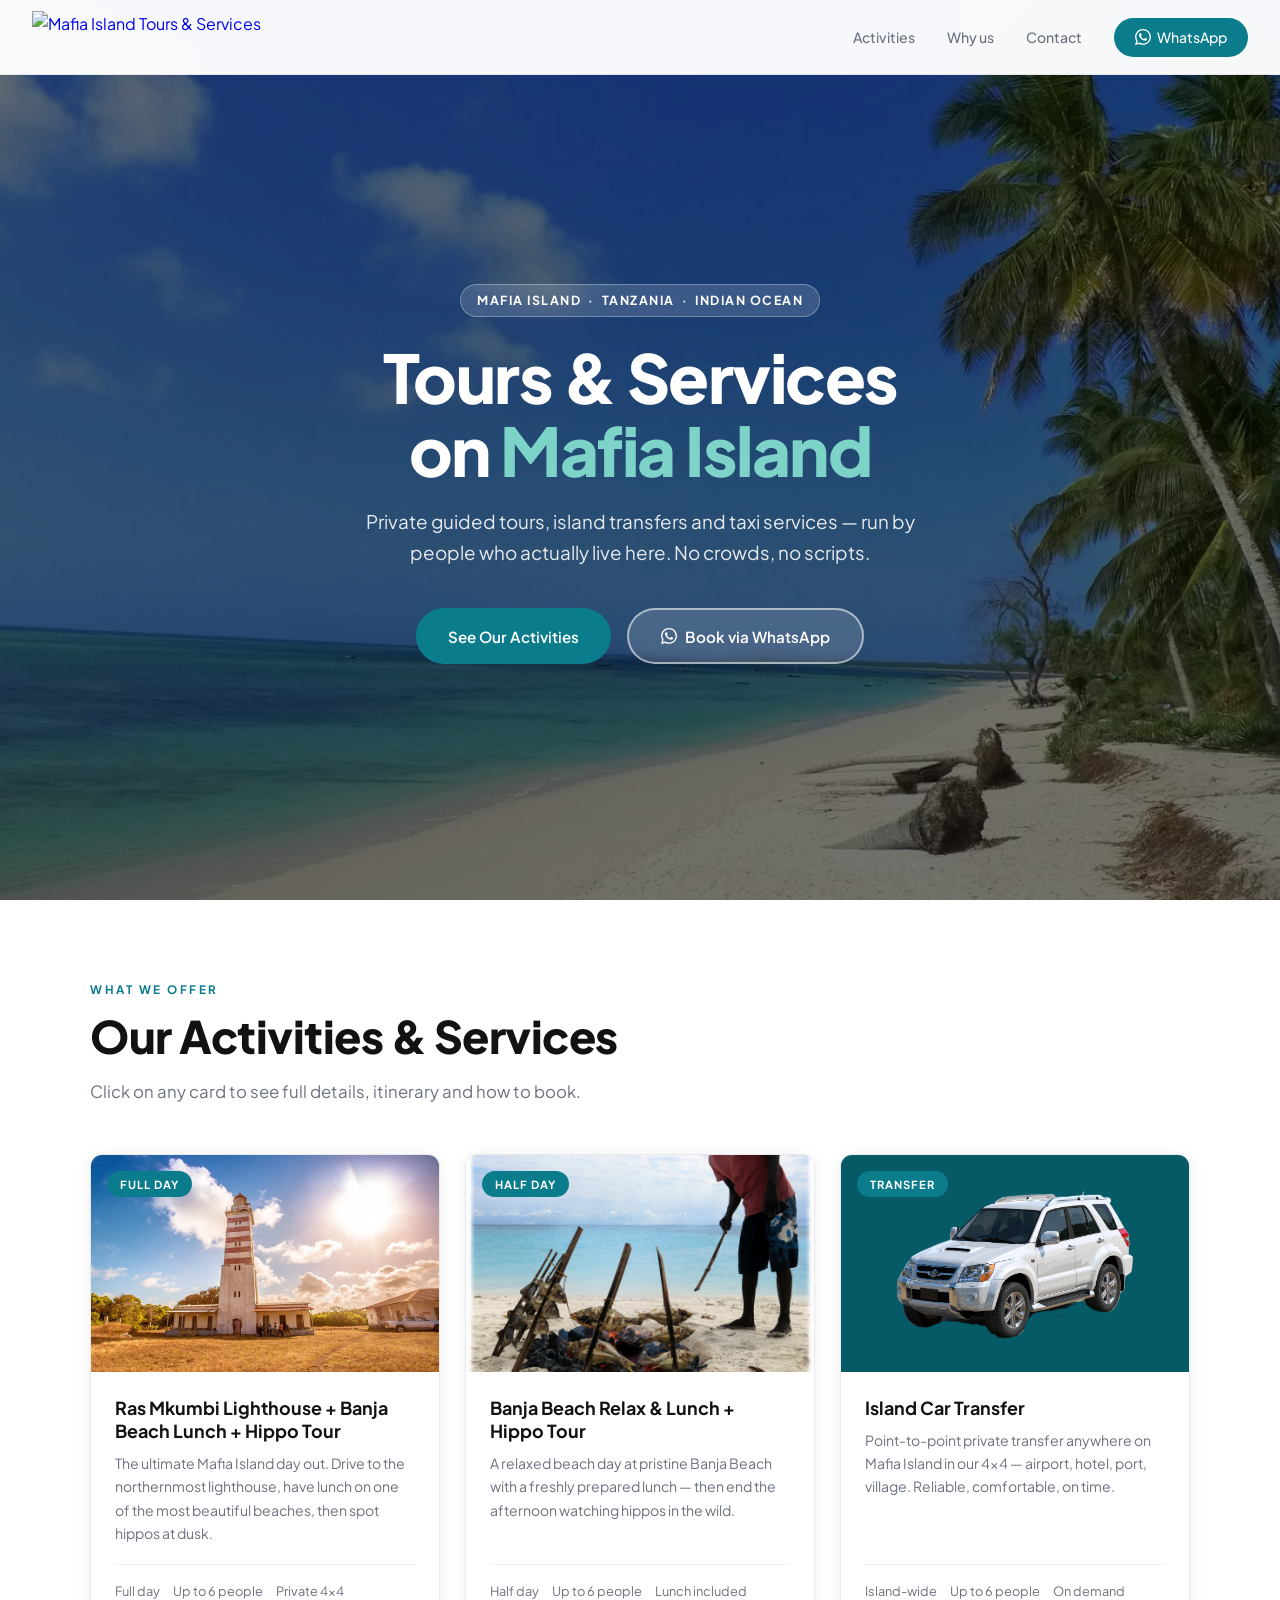
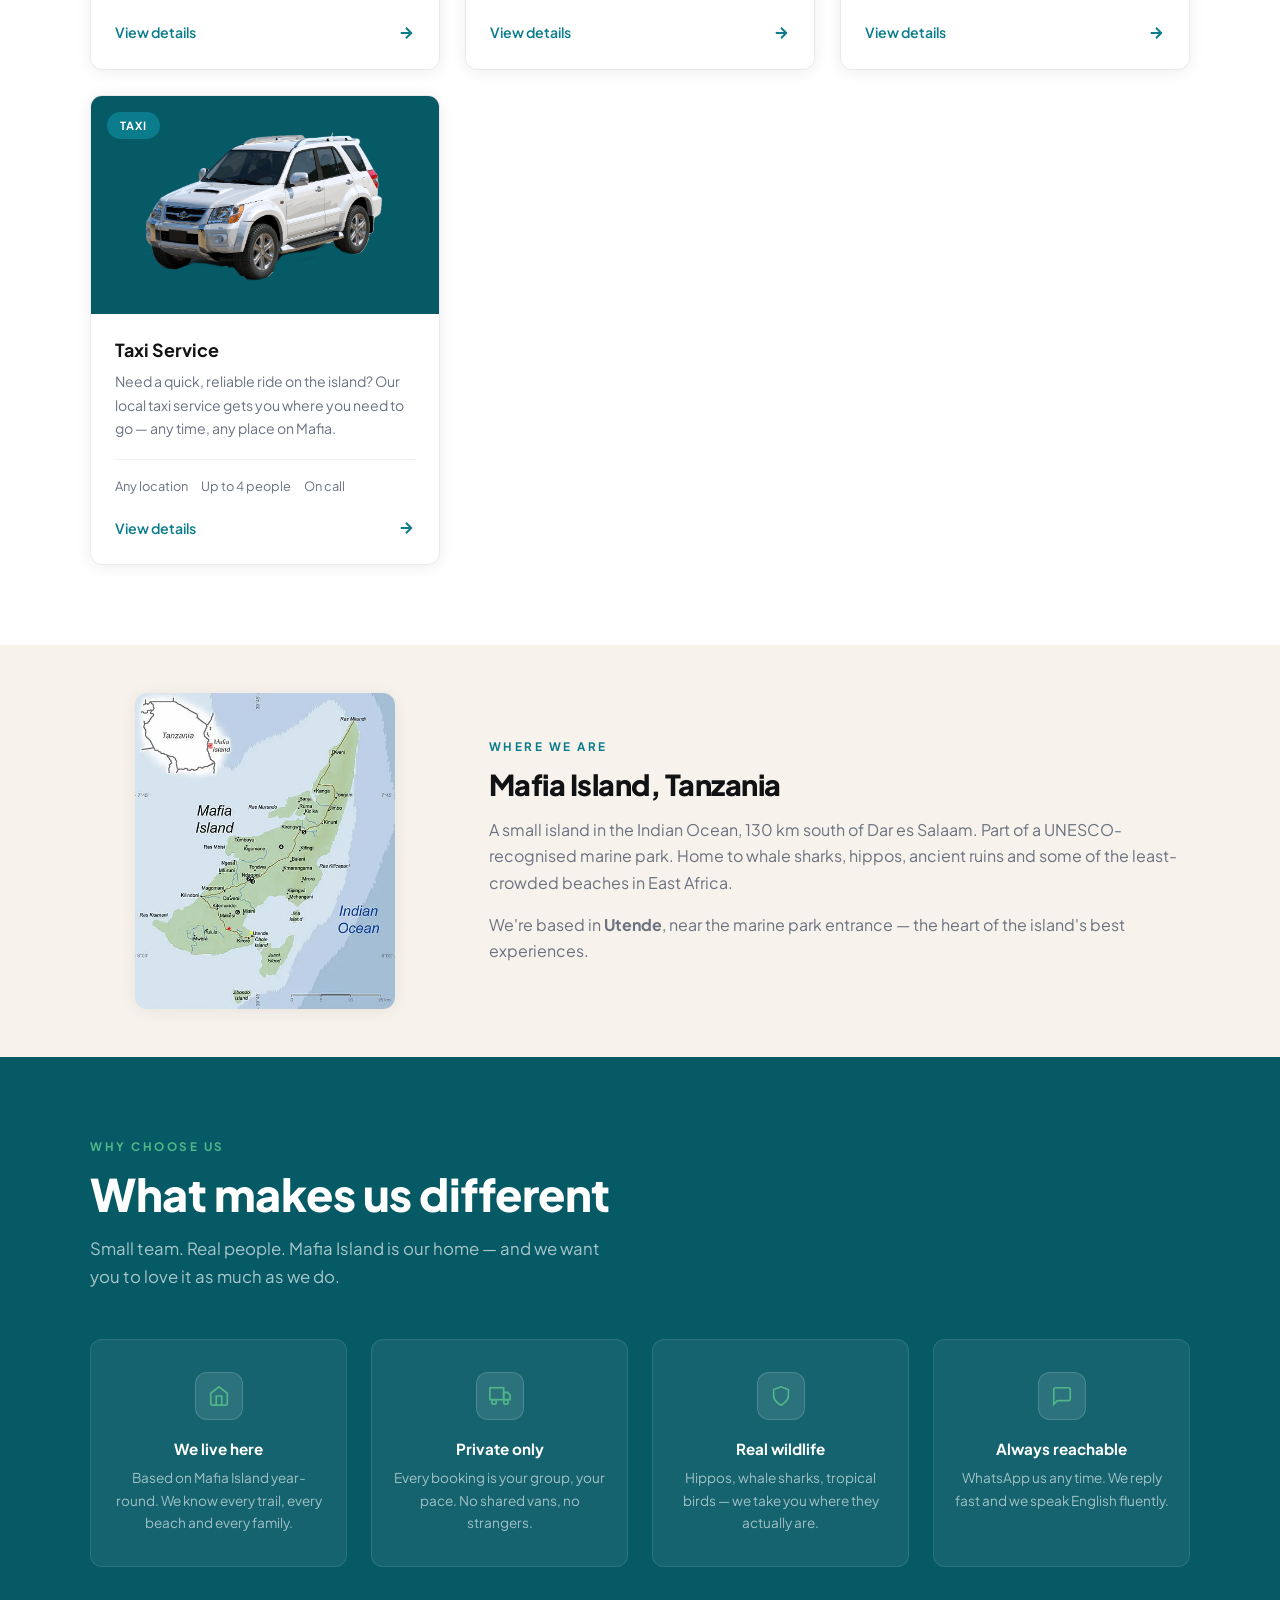
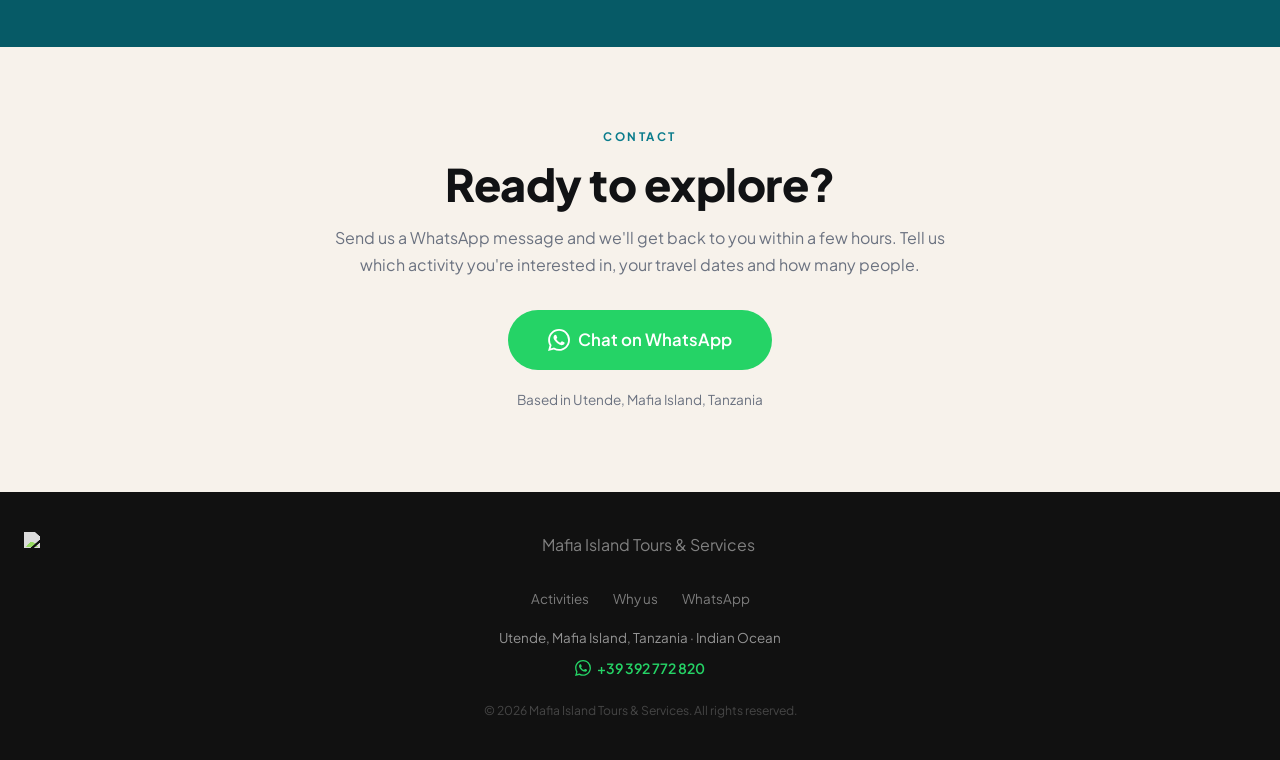
==== index.html @ 76e0947b "Initial site — Mafia Island Tours & Services" ====
<!DOCTYPE html>
<html lang="en">
<head>
  <meta charset="UTF-8"/>
  <meta name="viewport" content="width=device-width, initial-scale=1.0"/>
  <title>Mafia Island Tours & Services — Tanzania</title>
  <meta name="description" content="Authentic guided tours and transport services on Mafia Island, Tanzania. Lighthouse, beaches, hippos, island transfers and taxi service."/>
  <link rel="stylesheet" href="style.css"/>
</head>
<body>

  <!-- NAV -->
  <nav id="mainNav">
    <a href="index.html" class="nav-logo">
      <img src="logo.webp" alt="Mafia Island Tours & Services"/>
    </a>
    <ul class="nav-links" id="navLinks">
      <li><a href="#activities">Activities</a></li>
      <li><a href="#why">Why us</a></li>
      <li><a href="#contact">Contact</a></li>
      <li>
        <a href="https://wa.me/39392772820" target="_blank" class="cta">
          <svg width="16" height="16" viewBox="0 0 24 24" fill="currentColor"><path d="M17.472 14.382c-.297-.149-1.758-.867-2.03-.967-.273-.099-.471-.148-.67.15-.197.297-.767.966-.94 1.164-.173.199-.347.223-.644.075-.297-.15-1.255-.463-2.39-1.475-.883-.788-1.48-1.761-1.653-2.059-.173-.297-.018-.458.13-.606.134-.133.298-.347.446-.52.149-.174.198-.298.298-.497.099-.198.05-.371-.025-.52-.075-.149-.669-1.612-.916-2.207-.242-.579-.487-.5-.669-.51-.173-.008-.371-.01-.57-.01-.198 0-.52.074-.792.372-.272.297-1.04 1.016-1.04 2.479 0 1.462 1.065 2.875 1.213 3.074.149.198 2.096 3.2 5.077 4.487.709.306 1.262.489 1.694.625.712.227 1.36.195 1.871.118.571-.085 1.758-.719 2.006-1.413.248-.694.248-1.289.173-1.413-.074-.124-.272-.198-.57-.347m-5.421 7.403h-.004a9.87 9.87 0 01-5.031-1.378l-.361-.214-3.741.982.998-3.648-.235-.374a9.86 9.86 0 01-1.51-5.26c.001-5.45 4.436-9.884 9.888-9.884 2.64 0 5.122 1.03 6.988 2.898a9.825 9.825 0 012.893 6.994c-.003 5.45-4.437 9.884-9.885 9.884m8.413-18.297A11.815 11.815 0 0012.05 0C5.495 0 .16 5.335.157 11.892c0 2.096.547 4.142 1.588 5.945L.057 24l6.305-1.654a11.882 11.882 0 005.683 1.448h.005c6.554 0 11.89-5.335 11.893-11.893a11.821 11.821 0 00-3.48-8.413z"/></svg>
          WhatsApp
        </a>
      </li>
    </ul>
    <button class="hamburger" id="hamburger" aria-label="Menu">
      <span></span><span></span><span></span>
    </button>
  </nav>

  <!-- HERO -->
  <section class="hero">
    <div class="hero-bg" style="background-image: url('images/banja-beach.webp');"></div>
    <div class="hero-content">
      <div class="hero-badge">Mafia Island &nbsp;·&nbsp; Tanzania &nbsp;·&nbsp; Indian Ocean</div>
      <h1>Tours & Services<br/>on <em>Mafia Island</em></h1>
      <p>Private guided tours, island transfers and taxi services — run by people who actually live here. No crowds, no scripts.</p>
      <div class="hero-buttons">
        <a href="#activities" class="btn btn-primary">See Our Activities</a>
        <a href="https://wa.me/39392772820" target="_blank" class="btn btn-outline-white">
          <svg width="16" height="16" viewBox="0 0 24 24" fill="currentColor"><path d="M17.472 14.382c-.297-.149-1.758-.867-2.03-.967-.273-.099-.471-.148-.67.15-.197.297-.767.966-.94 1.164-.173.199-.347.223-.644.075-.297-.15-1.255-.463-2.39-1.475-.883-.788-1.48-1.761-1.653-2.059-.173-.297-.018-.458.13-.606.134-.133.298-.347.446-.52.149-.174.198-.298.298-.497.099-.198.05-.371-.025-.52-.075-.149-.669-1.612-.916-2.207-.242-.579-.487-.5-.669-.51-.173-.008-.371-.01-.57-.01-.198 0-.52.074-.792.372-.272.297-1.04 1.016-1.04 2.479 0 1.462 1.065 2.875 1.213 3.074.149.198 2.096 3.2 5.077 4.487.709.306 1.262.489 1.694.625.712.227 1.36.195 1.871.118.571-.085 1.758-.719 2.006-1.413.248-.694.248-1.289.173-1.413-.074-.124-.272-.198-.57-.347m-5.421 7.403h-.004a9.87 9.87 0 01-5.031-1.378l-.361-.214-3.741.982.998-3.648-.235-.374a9.86 9.86 0 01-1.51-5.26c.001-5.45 4.436-9.884 9.888-9.884 2.64 0 5.122 1.03 6.988 2.898a9.825 9.825 0 012.893 6.994c-.003 5.45-4.437 9.884-9.885 9.884m8.413-18.297A11.815 11.815 0 0012.05 0C5.495 0 .16 5.335.157 11.892c0 2.096.547 4.142 1.588 5.945L.057 24l6.305-1.654a11.882 11.882 0 005.683 1.448h.005c6.554 0 11.89-5.335 11.893-11.893a11.821 11.821 0 00-3.48-8.413z"/></svg>
          Book via WhatsApp
        </a>
      </div>
    </div>
  </section>

  <!-- ACTIVITIES -->
  <section id="activities">
    <div class="container">
      <p class="section-label">What we offer</p>
      <h2 class="section-title">Our Activities & Services</h2>
      <p class="section-sub">Click on any card to see full details, itinerary and how to book.</p>

      <div class="activities-grid">

        <!-- Card 1 -->
        <a href="ras-mkumbi.html" class="activity-card">
          <div class="card-img">
            <img src="images/lighthouse-hero.webp" alt="Ras Mkumbi Lighthouse" loading="lazy"/>
            <span class="card-tag">Full Day</span>
          </div>
          <div class="card-body">
            <h3>Ras Mkumbi Lighthouse + Banja Beach Lunch + Hippo Tour</h3>
            <p>The ultimate Mafia Island day out. Drive to the northernmost lighthouse, have lunch on one of the most beautiful beaches, then spot hippos at dusk.</p>
            <div class="card-meta">
              <span>Full day</span>
              <span>Up to 6 people</span>
              <span>Private 4×4</span>
            </div>
            <div class="card-cta">
              <span>View details</span>
              <svg width="18" height="18" viewBox="0 0 24 24" fill="none" stroke="currentColor" stroke-width="2.5"><line x1="5" y1="12" x2="19" y2="12"/><polyline points="12 5 19 12 12 19"/></svg>
            </div>
          </div>
        </a>

        <!-- Card 2 -->
        <a href="banja-beach.html" class="activity-card">
          <div class="card-img">
            <img src="images/beach-lunch-man.webp" alt="Banja Beach Lunch" loading="lazy"/>
            <span class="card-tag">Half Day</span>
          </div>
          <div class="card-body">
            <h3>Banja Beach Relax & Lunch + Hippo Tour</h3>
            <p>A relaxed beach day at pristine Banja Beach with a freshly prepared lunch — then end the afternoon watching hippos in the wild.</p>
            <div class="card-meta">
              <span>Half day</span>
              <span>Up to 6 people</span>
              <span>Lunch included</span>
            </div>
            <div class="card-cta">
              <span>View details</span>
              <svg width="18" height="18" viewBox="0 0 24 24" fill="none" stroke="currentColor" stroke-width="2.5"><line x1="5" y1="12" x2="19" y2="12"/><polyline points="12 5 19 12 12 19"/></svg>
            </div>
          </div>
        </a>

        <!-- Card 3 -->
        <a href="island-transfer.html" class="activity-card">
          <div class="card-img" style="background: var(--ocean-dark);">
            <img src="images/car.webp" alt="Island Car Transfer" loading="lazy" style="object-fit:contain; padding:1rem;"/>
            <span class="card-tag">Transfer</span>
          </div>
          <div class="card-body">
            <h3>Island Car Transfer</h3>
            <p>Point-to-point private transfer anywhere on Mafia Island in our 4×4 — airport, hotel, port, village. Reliable, comfortable, on time.</p>
            <div class="card-meta">
              <span>Island-wide</span>
              <span>Up to 6 people</span>
              <span>On demand</span>
            </div>
            <div class="card-cta">
              <span>View details</span>
              <svg width="18" height="18" viewBox="0 0 24 24" fill="none" stroke="currentColor" stroke-width="2.5"><line x1="5" y1="12" x2="19" y2="12"/><polyline points="12 5 19 12 12 19"/></svg>
            </div>
          </div>
        </a>

        <!-- Card 4 -->
        <a href="taxi-service.html" class="activity-card">
          <div class="card-img" style="background: var(--ocean-dark);">
            <img src="images/car.webp" alt="Taxi Service" loading="lazy" style="object-fit:contain; padding:1rem;"/>
            <span class="card-tag">Taxi</span>
          </div>
          <div class="card-body">
            <h3>Taxi Service</h3>
            <p>Need a quick, reliable ride on the island? Our local taxi service gets you where you need to go — any time, any place on Mafia.</p>
            <div class="card-meta">
              <span>Any location</span>
              <span>Up to 4 people</span>
              <span>On call</span>
            </div>
            <div class="card-cta">
              <span>View details</span>
              <svg width="18" height="18" viewBox="0 0 24 24" fill="none" stroke="currentColor" stroke-width="2.5"><line x1="5" y1="12" x2="19" y2="12"/><polyline points="12 5 19 12 12 19"/></svg>
            </div>
          </div>
        </a>

      </div>
    </div>
  </section>

  <!-- MAP STRIP -->
  <section style="background: var(--sand); padding: 3rem 1.5rem;">
    <div class="container" style="display:grid; grid-template-columns:1fr 2fr; gap:3rem; align-items:center;">
      <div>
        <img src="images/mafia-map.webp" alt="Map of Mafia Island" style="width:100%; max-width:260px; display:block; margin:0 auto; border-radius:var(--radius); box-shadow:var(--shadow);"/>
      </div>
      <div>
        <p class="section-label">Where we are</p>
        <h2 class="section-title" style="font-size:1.8rem;">Mafia Island, Tanzania</h2>
        <p style="color:var(--muted); margin-bottom:1rem;">A small island in the Indian Ocean, 130 km south of Dar es Salaam. Part of a UNESCO-recognised marine park. Home to whale sharks, hippos, ancient ruins and some of the least-crowded beaches in East Africa.</p>
        <p style="color:var(--muted);">We're based in <strong>Utende</strong>, near the marine park entrance — the heart of the island's best experiences.</p>
      </div>
    </div>
  </section>

  <!-- WHY US -->
  <section class="why" id="why">
    <div class="container">
      <p class="section-label">Why choose us</p>
      <h2 class="section-title">What makes us different</h2>
      <p class="section-sub">Small team. Real people. Mafia Island is our home — and we want you to love it as much as we do.</p>
      <div class="why-grid">
        <div class="why-item">
          <div class="why-icon">
            <svg viewBox="0 0 24 24"><path d="M3 9l9-7 9 7v11a2 2 0 0 1-2 2H5a2 2 0 0 1-2-2z"/><polyline points="9 22 9 12 15 12 15 22"/></svg>
          </div>
          <h3>We live here</h3>
          <p>Based on Mafia Island year-round. We know every trail, every beach and every family.</p>
        </div>
        <div class="why-item">
          <div class="why-icon">
            <svg viewBox="0 0 24 24"><rect x="1" y="3" width="15" height="13"/><polygon points="16 8 20 8 23 11 23 16 16 16 16 8"/><circle cx="5.5" cy="18.5" r="2.5"/><circle cx="18.5" cy="18.5" r="2.5"/></svg>
          </div>
          <h3>Private only</h3>
          <p>Every booking is your group, your pace. No shared vans, no strangers.</p>
        </div>
        <div class="why-item">
          <div class="why-icon">
            <svg viewBox="0 0 24 24"><path d="M12 22s8-4 8-10V5l-8-3-8 3v7c0 6 8 10 8 10z"/></svg>
          </div>
          <h3>Real wildlife</h3>
          <p>Hippos, whale sharks, tropical birds — we take you where they actually are.</p>
        </div>
        <div class="why-item">
          <div class="why-icon">
            <svg viewBox="0 0 24 24"><path d="M21 15a2 2 0 0 1-2 2H7l-4 4V5a2 2 0 0 1 2-2h14a2 2 0 0 1 2 2z"/></svg>
          </div>
          <h3>Always reachable</h3>
          <p>WhatsApp us any time. We reply fast and we speak English fluently.</p>
        </div>
      </div>
    </div>
  </section>

  <!-- CONTACT -->
  <section id="contact" style="background: var(--sand);">
    <div class="container" style="text-align:center; max-width:620px;">
      <p class="section-label">Contact</p>
      <h2 class="section-title">Ready to explore?</h2>
      <p style="color:var(--muted); margin-bottom:2rem;">Send us a WhatsApp message and we'll get back to you within a few hours. Tell us which activity you're interested in, your travel dates and how many people.</p>
      <a href="https://wa.me/39392772820" target="_blank" class="btn btn-whatsapp" style="font-size:1.05rem; padding:1rem 2.5rem;">
        <svg width="22" height="22" viewBox="0 0 24 24" fill="currentColor"><path d="M17.472 14.382c-.297-.149-1.758-.867-2.03-.967-.273-.099-.471-.148-.67.15-.197.297-.767.966-.94 1.164-.173.199-.347.223-.644.075-.297-.15-1.255-.463-2.39-1.475-.883-.788-1.48-1.761-1.653-2.059-.173-.297-.018-.458.13-.606.134-.133.298-.347.446-.52.149-.174.198-.298.298-.497.099-.198.05-.371-.025-.52-.075-.149-.669-1.612-.916-2.207-.242-.579-.487-.5-.669-.51-.173-.008-.371-.01-.57-.01-.198 0-.52.074-.792.372-.272.297-1.04 1.016-1.04 2.479 0 1.462 1.065 2.875 1.213 3.074.149.198 2.096 3.2 5.077 4.487.709.306 1.262.489 1.694.625.712.227 1.36.195 1.871.118.571-.085 1.758-.719 2.006-1.413.248-.694.248-1.289.173-1.413-.074-.124-.272-.198-.57-.347m-5.421 7.403h-.004a9.87 9.87 0 01-5.031-1.378l-.361-.214-3.741.982.998-3.648-.235-.374a9.86 9.86 0 01-1.51-5.26c.001-5.45 4.436-9.884 9.888-9.884 2.64 0 5.122 1.03 6.988 2.898a9.825 9.825 0 012.893 6.994c-.003 5.45-4.437 9.884-9.885 9.884m8.413-18.297A11.815 11.815 0 0012.05 0C5.495 0 .16 5.335.157 11.892c0 2.096.547 4.142 1.588 5.945L.057 24l6.305-1.654a11.882 11.882 0 005.683 1.448h.005c6.554 0 11.89-5.335 11.893-11.893a11.821 11.821 0 00-3.48-8.413z"/></svg>
        Chat on WhatsApp
      </a>
      <p style="margin-top:1.2rem; font-size:0.85rem; color:var(--muted);">Based in Utende, Mafia Island, Tanzania</p>
    </div>
  </section>

  <!-- FOOTER -->
  <footer>
    <img src="logo.webp" alt="Mafia Island Tours & Services" class="footer-logo"/>
    <div class="footer-links">
      <a href="#activities">Activities</a>
      <a href="#why">Why us</a>
      <a href="https://wa.me/39392772820" target="_blank">WhatsApp</a>
    </div>
    <p>Utende, Mafia Island, Tanzania · Indian Ocean</p>
    <a href="https://wa.me/39392772820" target="_blank" class="footer-wa">
      <svg width="16" height="16" viewBox="0 0 24 24" fill="currentColor"><path d="M17.472 14.382c-.297-.149-1.758-.867-2.03-.967-.273-.099-.471-.148-.67.15-.197.297-.767.966-.94 1.164-.173.199-.347.223-.644.075-.297-.15-1.255-.463-2.39-1.475-.883-.788-1.48-1.761-1.653-2.059-.173-.297-.018-.458.13-.606.134-.133.298-.347.446-.52.149-.174.198-.298.298-.497.099-.198.05-.371-.025-.52-.075-.149-.669-1.612-.916-2.207-.242-.579-.487-.5-.669-.51-.173-.008-.371-.01-.57-.01-.198 0-.52.074-.792.372-.272.297-1.04 1.016-1.04 2.479 0 1.462 1.065 2.875 1.213 3.074.149.198 2.096 3.2 5.077 4.487.709.306 1.262.489 1.694.625.712.227 1.36.195 1.871.118.571-.085 1.758-.719 2.006-1.413.248-.694.248-1.289.173-1.413-.074-.124-.272-.198-.57-.347m-5.421 7.403h-.004a9.87 9.87 0 01-5.031-1.378l-.361-.214-3.741.982.998-3.648-.235-.374a9.86 9.86 0 01-1.51-5.26c.001-5.45 4.436-9.884 9.888-9.884 2.64 0 5.122 1.03 6.988 2.898a9.825 9.825 0 012.893 6.994c-.003 5.45-4.437 9.884-9.885 9.884m8.413-18.297A11.815 11.815 0 0012.05 0C5.495 0 .16 5.335.157 11.892c0 2.096.547 4.142 1.588 5.945L.057 24l6.305-1.654a11.882 11.882 0 005.683 1.448h.005c6.554 0 11.89-5.335 11.893-11.893a11.821 11.821 0 00-3.48-8.413z"/></svg>
      +39 392 772 820
    </a>
    <p style="margin-top:1rem; font-size:0.76rem; opacity:0.4;">© 2026 Mafia Island Tours & Services. All rights reserved.</p>
  </footer>

  <script>
    // Nav scroll shadow
    window.addEventListener('scroll', () => {
      document.getElementById('mainNav').classList.toggle('scrolled', window.scrollY > 10);
    });
    // Hamburger
    document.getElementById('hamburger').addEventListener('click', () => {
      document.getElementById('navLinks').classList.toggle('open');
    });
    document.querySelectorAll('.nav-links a').forEach(a => {
      a.addEventListener('click', () => document.getElementById('navLinks').classList.remove('open'));
    });
  </script>
</body>
</html>
---- style.css ----
/* ===========================
   Mafia Island Tours & Services
   Shared Stylesheet — v2 (Neometric / clean)
   =========================== */

@import url('https://fonts.googleapis.com/css2?family=Plus+Jakarta+Sans:ital,wght@0,300;0,400;0,500;0,600;0,700;0,800;1,400&display=swap');

*, *::before, *::after { box-sizing: border-box; margin: 0; padding: 0; }

:root {
  --ocean:       #0a7c8c;
  --ocean-dark:  #065a66;
  --ocean-light: #e0f4f6;
  --leaf:        #2d6a4f;
  --leaf-light:  #52b788;
  --sand:        #f7f2eb;
  --sand-dark:   #eedcc6;
  --text:        #111214;
  --muted:       #6b7280;
  --border:      #e5e7eb;
  --white:       #ffffff;
  --radius:      12px;
  --shadow:      0 2px 16px rgba(0,0,0,0.07);
  --shadow-hover:0 8px 32px rgba(0,0,0,0.13);
}

html { scroll-behavior: smooth; }

body {
  font-family: 'Plus Jakarta Sans', 'Neometric', 'DM Sans', system-ui, -apple-system, sans-serif;
  color: var(--text);
  background: var(--white);
  line-height: 1.65;
  -webkit-font-smoothing: antialiased;
}

/* ── NAV ── */
nav {
  position: fixed;
  top: 0; left: 0; right: 0;
  z-index: 200;
  display: flex;
  align-items: center;
  justify-content: space-between;
  padding: 0.7rem 2rem;
  background: rgba(255,255,255,0.97);
  backdrop-filter: blur(10px);
  border-bottom: 1px solid rgba(0,0,0,0.07);
  transition: box-shadow 0.3s;
}
nav.scrolled { box-shadow: 0 2px 20px rgba(0,0,0,0.09); }

.nav-logo { display: flex; align-items: center; text-decoration: none; }
.nav-logo img { height: 52px; width: auto; }

.nav-links {
  display: flex;
  gap: 2rem;
  list-style: none;
  align-items: center;
}
.nav-links a {
  text-decoration: none;
  color: var(--muted);
  font-size: 0.88rem;
  font-weight: 500;
  transition: color 0.2s;
}
.nav-links a:hover { color: var(--ocean); }
.nav-links .cta {
  background: var(--ocean);
  color: var(--white) !important;
  padding: 0.5rem 1.3rem;
  border-radius: 50px;
  display: flex;
  align-items: center;
  gap: 0.4rem;
}
.nav-links .cta:hover { background: var(--ocean-dark) !important; }

.hamburger {
  display: none;
  flex-direction: column;
  gap: 5px;
  cursor: pointer;
  background: none;
  border: none;
  padding: 4px;
}
.hamburger span {
  display: block;
  width: 24px; height: 2px;
  background: var(--text);
  border-radius: 2px;
  transition: all 0.3s;
}

/* ── HERO ── */
.hero {
  min-height: 100vh;
  display: flex;
  align-items: center;
  justify-content: center;
  text-align: center;
  padding: 7rem 1.5rem 4rem;
  position: relative;
  overflow: hidden;
}
.hero-bg {
  position: absolute;
  inset: 0;
  background-size: cover;
  background-position: center;
  filter: brightness(0.45);
  z-index: 0;
}
.hero-content { position: relative; z-index: 1; max-width: 760px; color: var(--white); }
.hero-badge {
  display: inline-flex;
  align-items: center;
  gap: 0.4rem;
  background: rgba(255,255,255,0.15);
  border: 1px solid rgba(255,255,255,0.3);
  backdrop-filter: blur(6px);
  padding: 0.35rem 1rem;
  border-radius: 50px;
  font-size: 0.78rem;
  font-weight: 700;
  letter-spacing: 1.5px;
  text-transform: uppercase;
  margin-bottom: 1.5rem;
}
.hero h1 {
  font-size: clamp(2.4rem, 6vw, 4.2rem);
  font-weight: 800;
  line-height: 1.08;
  letter-spacing: -1.5px;
  margin-bottom: 1.2rem;
}
.hero h1 em { font-style: normal; color: #7dd3c8; }
.hero p {
  font-size: clamp(1rem, 2.5vw, 1.18rem);
  opacity: 0.88;
  max-width: 580px;
  margin: 0 auto 2.5rem;
}
.hero-buttons {
  display: flex; gap: 1rem; justify-content: center; flex-wrap: wrap;
}

/* ── BUTTONS ── */
.btn {
  display: inline-flex;
  align-items: center;
  gap: 0.45rem;
  padding: 0.85rem 2rem;
  border-radius: 50px;
  font-weight: 600;
  font-size: 0.95rem;
  text-decoration: none;
  transition: all 0.22s;
  cursor: pointer;
  border: none;
  font-family: inherit;
}
.btn-primary { background: var(--ocean); color: var(--white); }
.btn-primary:hover { background: var(--ocean-dark); transform: translateY(-2px); box-shadow: 0 8px 20px rgba(10,124,140,0.35); }
.btn-whatsapp { background: #25D366; color: var(--white); }
.btn-whatsapp:hover { background: #1ebe5a; transform: translateY(-2px); box-shadow: 0 8px 20px rgba(37,211,102,0.35); }
.btn-outline-white {
  background: rgba(255,255,255,0.15);
  color: var(--white);
  border: 2px solid rgba(255,255,255,0.55);
  backdrop-filter: blur(4px);
}
.btn-outline-white:hover { background: rgba(255,255,255,0.28); }
.btn-outline { background: transparent; color: var(--ocean); border: 2px solid var(--ocean); }
.btn-outline:hover { background: var(--ocean); color: var(--white); }

/* ── SECTIONS ── */
section { padding: 5rem 1.5rem; }
.container { max-width: 1100px; margin: 0 auto; }
.section-label {
  font-size: 0.73rem;
  font-weight: 700;
  letter-spacing: 2.5px;
  text-transform: uppercase;
  color: var(--ocean);
  margin-bottom: 0.7rem;
}
.section-title {
  font-size: clamp(1.9rem, 4vw, 2.8rem);
  font-weight: 800;
  line-height: 1.15;
  letter-spacing: -0.5px;
  margin-bottom: 1rem;
}
.section-sub {
  color: var(--muted);
  font-size: 1.05rem;
  max-width: 540px;
  margin-bottom: 3rem;
}

/* ── ACTIVITY CARDS ── */
.activities-grid {
  display: grid;
  grid-template-columns: repeat(auto-fit, minmax(270px, 1fr));
  gap: 1.6rem;
}
.activity-card {
  border-radius: var(--radius);
  overflow: hidden;
  border: 1px solid #eaeaea;
  background: var(--white);
  box-shadow: var(--shadow);
  transition: transform 0.25s, box-shadow 0.25s;
  text-decoration: none;
  color: inherit;
  display: flex;
  flex-direction: column;
}
.activity-card:hover {
  transform: translateY(-6px);
  box-shadow: var(--shadow-hover);
}
.card-img {
  aspect-ratio: 16/10;
  overflow: hidden;
  position: relative;
}
.card-img img {
  width: 100%; height: 100%;
  object-fit: cover;
  display: block;
  transition: transform 0.4s;
}
.activity-card:hover .card-img img { transform: scale(1.07); }
.card-tag {
  position: absolute;
  top: 1rem; left: 1rem;
  background: var(--ocean);
  color: var(--white);
  font-size: 0.7rem;
  font-weight: 700;
  letter-spacing: 1px;
  text-transform: uppercase;
  padding: 0.25rem 0.8rem;
  border-radius: 50px;
}
.card-body {
  padding: 1.5rem;
  display: flex;
  flex-direction: column;
  flex: 1;
}
.card-body h3 {
  font-size: 1.12rem;
  font-weight: 700;
  margin-bottom: 0.6rem;
  line-height: 1.3;
}
.card-body p {
  font-size: 0.88rem;
  color: var(--muted);
  flex: 1;
  margin-bottom: 1.2rem;
}
.card-meta {
  display: flex;
  flex-wrap: wrap;
  gap: 0.8rem;
  font-size: 0.8rem;
  color: var(--muted);
  padding-top: 1rem;
  border-top: 1px solid #f0f0f0;
  margin-bottom: 1.2rem;
}
.card-meta span { display: flex; align-items: center; gap: 0.3rem; }
.card-cta {
  display: flex;
  align-items: center;
  justify-content: space-between;
  font-size: 0.88rem;
  font-weight: 600;
  color: var(--ocean);
}
.card-cta svg { transition: transform 0.2s; }
.activity-card:hover .card-cta svg { transform: translateX(4px); }

/* ── DETAIL PAGE HERO ── */
.detail-hero {
  min-height: 55vh;
  display: flex;
  align-items: flex-end;
  padding: 7rem 1.5rem 3rem;
  position: relative;
  overflow: hidden;
}
.detail-hero-bg {
  position: absolute;
  inset: 0;
  background-size: cover;
  background-position: center;
  filter: brightness(0.4);
}
.detail-hero-content {
  position: relative; z-index: 1;
  color: var(--white);
  max-width: 1100px;
  margin: 0 auto;
  width: 100%;
}
.back-link {
  display: inline-flex;
  align-items: center;
  gap: 0.4rem;
  color: rgba(255,255,255,0.75);
  text-decoration: none;
  font-size: 0.85rem;
  font-weight: 500;
  margin-bottom: 1.5rem;
  transition: color 0.2s;
}
.back-link:hover { color: var(--white); }
.detail-tag {
  display: inline-block;
  background: var(--ocean);
  color: var(--white);
  font-size: 0.72rem;
  font-weight: 700;
  letter-spacing: 1.5px;
  text-transform: uppercase;
  padding: 0.3rem 1rem;
  border-radius: 50px;
  margin-bottom: 1rem;
}
.detail-hero h1 {
  font-size: clamp(1.8rem, 5vw, 3.2rem);
  font-weight: 800;
  letter-spacing: -1px;
  line-height: 1.1;
  margin-bottom: 1rem;
}
.detail-hero p {
  font-size: 1.05rem;
  opacity: 0.85;
  max-width: 600px;
}

/* ── DETAIL BODY ── */
.detail-body { padding: 4rem 1.5rem; }
.detail-grid {
  display: grid;
  grid-template-columns: 2fr 1fr;
  gap: 3rem;
  align-items: start;
}
.detail-main h2 {
  font-size: 1.5rem;
  font-weight: 700;
  margin-bottom: 1rem;
  color: var(--ocean-dark);
}
.detail-main p { color: var(--muted); margin-bottom: 1.2rem; line-height: 1.75; }
.detail-main ul {
  list-style: none;
  margin-bottom: 1.5rem;
}
.detail-main ul li {
  padding: 0.5rem 0 0.5rem 1.8rem;
  position: relative;
  color: var(--muted);
  font-size: 0.95rem;
  border-bottom: 1px solid #f4f4f4;
}
.detail-main ul li::before {
  content: '✓';
  position: absolute;
  left: 0;
  color: var(--leaf-light);
  font-weight: 700;
}

/* Itinerary steps */
.itinerary { margin-bottom: 2rem; }
.itinerary-step {
  display: flex;
  gap: 1.2rem;
  margin-bottom: 1.5rem;
  align-items: flex-start;
}
.step-num {
  width: 36px; height: 36px;
  background: var(--ocean);
  color: var(--white);
  border-radius: 50%;
  display: flex;
  align-items: center;
  justify-content: center;
  font-size: 0.85rem;
  font-weight: 700;
  flex-shrink: 0;
}
.step-content h4 { font-size: 0.95rem; font-weight: 700; margin-bottom: 0.2rem; }
.step-content p { font-size: 0.88rem; color: var(--muted); margin: 0; }

/* Sidebar booking box */
.booking-box {
  background: var(--white);
  border: 1.5px solid #e0e0e0;
  border-radius: var(--radius);
  padding: 1.8rem;
  box-shadow: var(--shadow);
  position: sticky;
  top: 90px;
}
.booking-box h3 {
  font-size: 1.1rem;
  font-weight: 700;
  margin-bottom: 1.2rem;
  color: var(--ocean-dark);
}
.info-row {
  display: flex;
  justify-content: space-between;
  align-items: center;
  padding: 0.65rem 0;
  border-bottom: 1px solid #f2f2f2;
  font-size: 0.88rem;
}
.info-row:last-of-type { border-bottom: none; }
.info-label { color: var(--muted); }
.info-value { font-weight: 600; }
.booking-box .btn { width: 100%; justify-content: center; margin-top: 1.2rem; }
.booking-note {
  font-size: 0.78rem;
  color: var(--muted);
  text-align: center;
  margin-top: 0.8rem;
}

/* ── WHY US ── */
.why { background: var(--ocean-dark); color: var(--white); }
.why .section-label { color: var(--leaf-light); }
.why .section-title { color: var(--white); }
.why .section-sub { color: rgba(255,255,255,0.65); }
.why-grid {
  display: grid;
  grid-template-columns: repeat(auto-fit, minmax(200px, 1fr));
  gap: 1.5rem;
}
.why-item {
  text-align: center;
  padding: 2rem 1.2rem;
  background: rgba(255,255,255,0.06);
  border: 1px solid rgba(255,255,255,0.1);
  border-radius: var(--radius);
}
.why-icon {
  width: 48px; height: 48px;
  background: rgba(255,255,255,0.1);
  border: 1px solid rgba(255,255,255,0.15);
  border-radius: 12px;
  display: flex;
  align-items: center;
  justify-content: center;
  margin: 0 auto 1rem;
}
.why-icon svg { width: 22px; height: 22px; stroke: var(--leaf-light); fill: none; stroke-width: 1.8; }
.why-item h3 { font-size: 0.95rem; font-weight: 700; margin-bottom: 0.4rem; }
.why-item p { font-size: 0.85rem; color: rgba(255,255,255,0.6); }

/* ── FOOTER ── */
footer {
  background: #111;
  color: rgba(255,255,255,0.55);
  padding: 2.5rem 1.5rem;
  text-align: center;
}
footer .footer-logo { margin: 0 auto 0.8rem; display: block; height: 44px; width: auto; filter: brightness(2); opacity: 0.85; }
footer p { font-size: 0.84rem; }
.footer-links {
  display: flex;
  justify-content: center;
  gap: 1.5rem;
  margin: 0.8rem 0 1rem;
  flex-wrap: wrap;
}
.footer-links a {
  color: rgba(255,255,255,0.45);
  text-decoration: none;
  font-size: 0.84rem;
  transition: color 0.2s;
}
.footer-links a:hover { color: var(--white); }
.footer-wa {
  display: inline-flex;
  align-items: center;
  gap: 0.4rem;
  color: #25D366;
  text-decoration: none;
  font-size: 0.88rem;
  font-weight: 600;
  margin-top: 0.5rem;
}

/* ── MOBILE ── */
@media (max-width: 768px) {
  nav { padding: 0.7rem 1.2rem; }
  .nav-links {
    display: none;
    flex-direction: column;
    position: absolute;
    top: 64px; left: 0; right: 0;
    background: var(--white);
    padding: 1.5rem 1.5rem;
    border-bottom: 1px solid #eee;
    gap: 1.2rem;
    box-shadow: 0 8px 24px rgba(0,0,0,0.08);
  }
  .nav-links.open { display: flex; }
  .hamburger { display: flex; }
  section { padding: 3.5rem 1.2rem; }
  .detail-grid { grid-template-columns: 1fr; }
  .booking-box { position: static; }
  .activities-grid { grid-template-columns: 1fr; }
  .hero h1 { letter-spacing: -0.5px; }
}
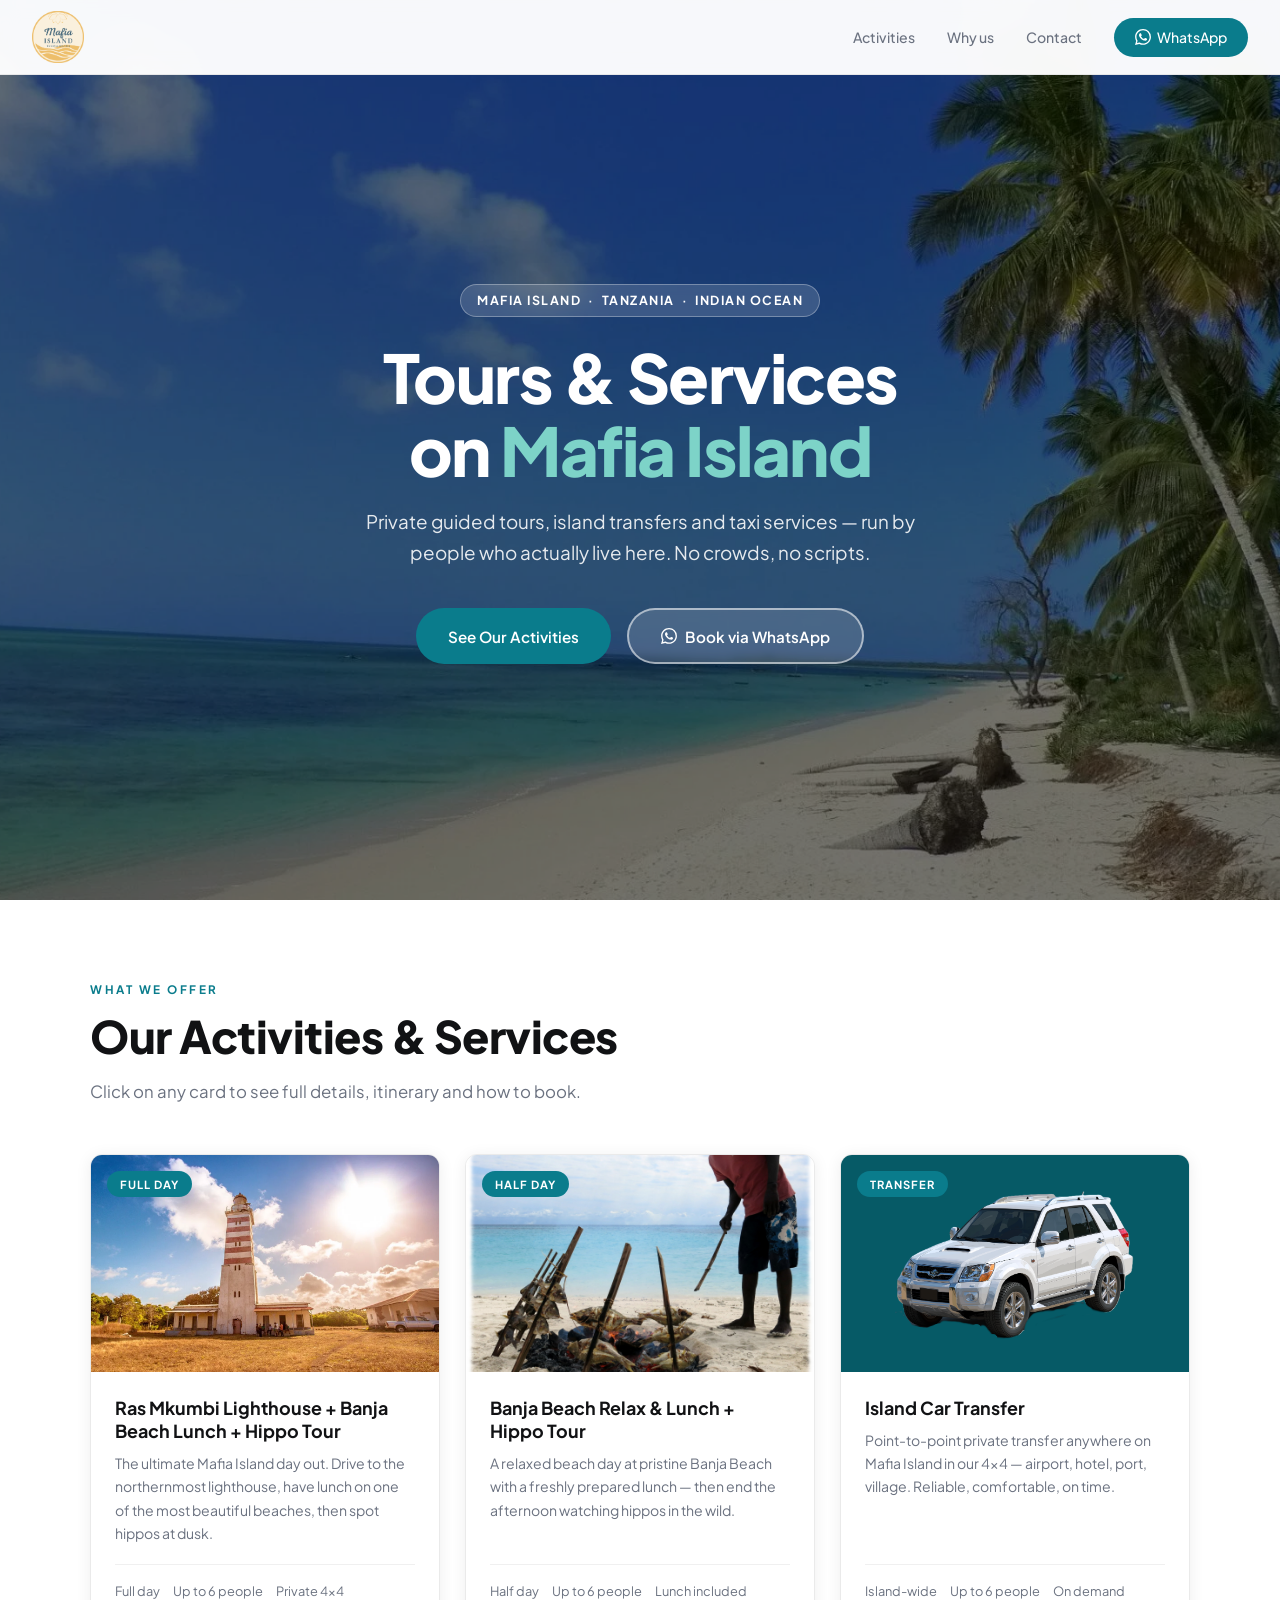
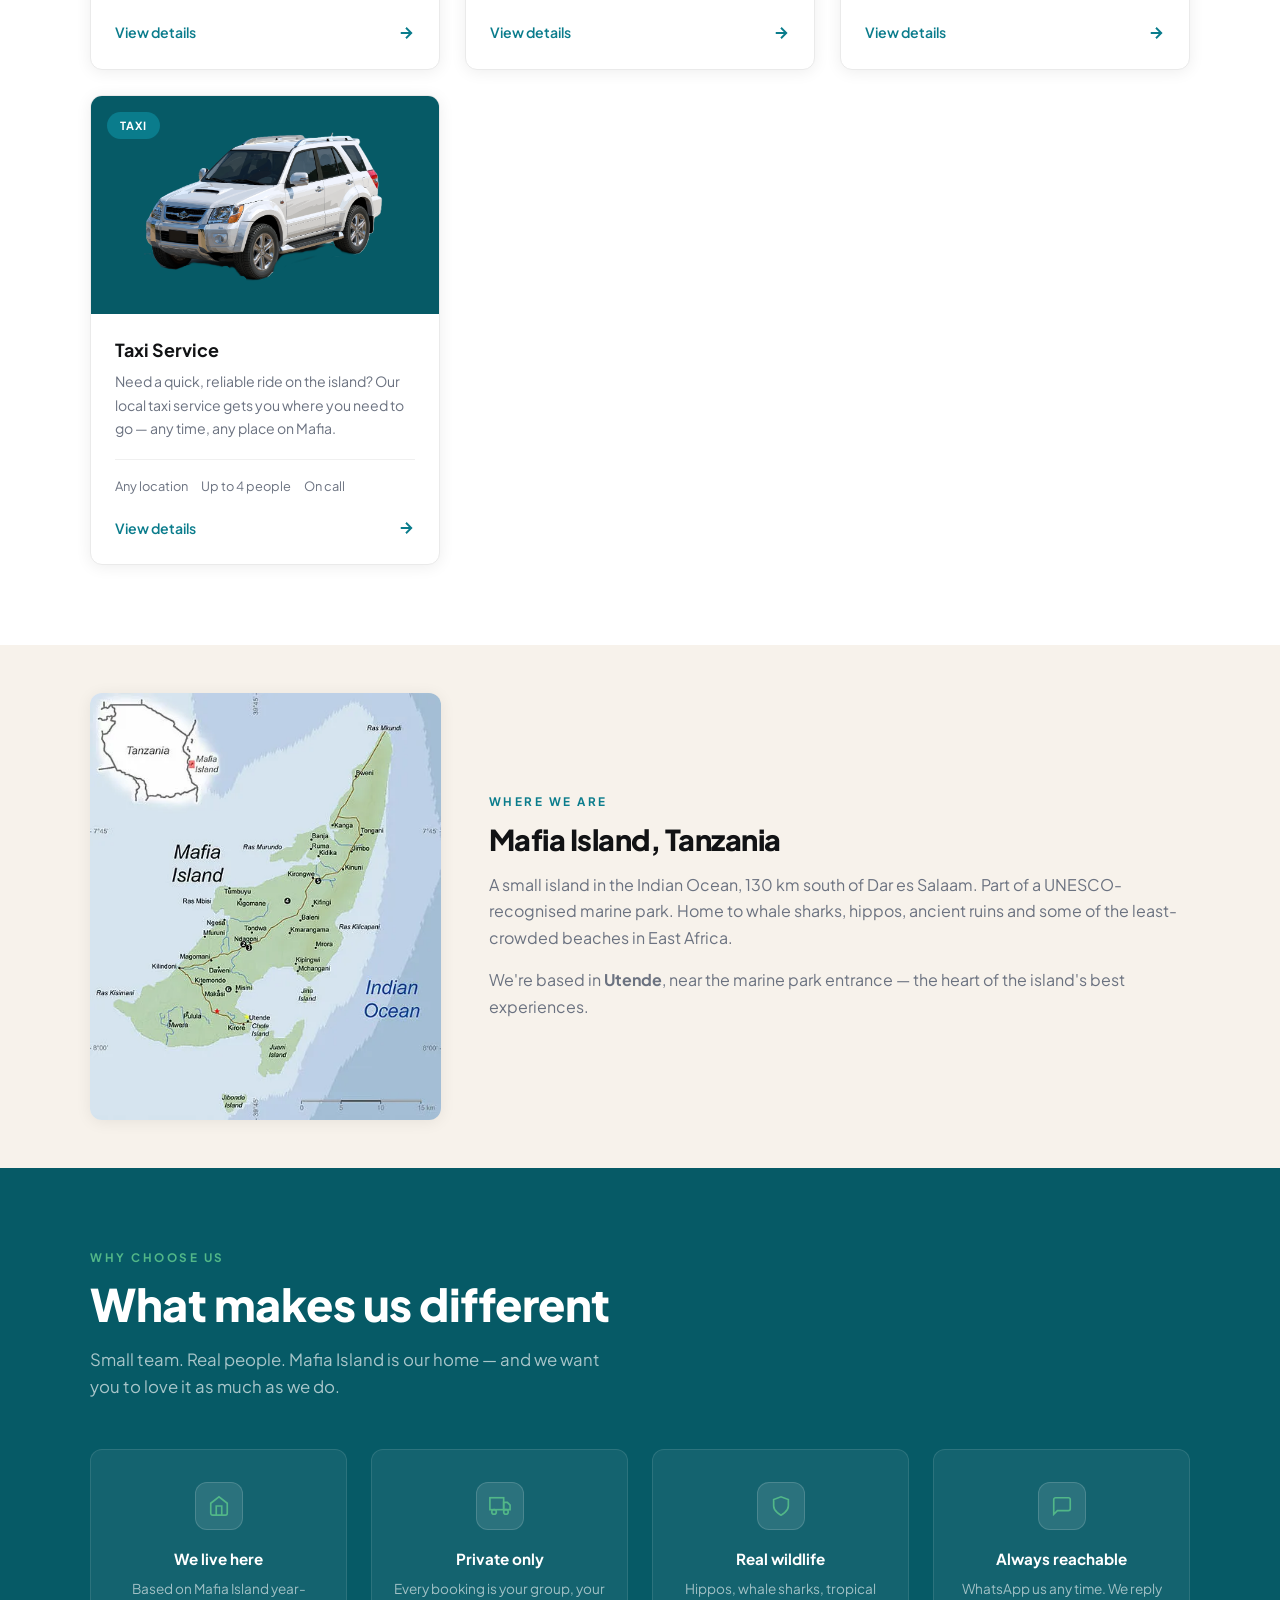
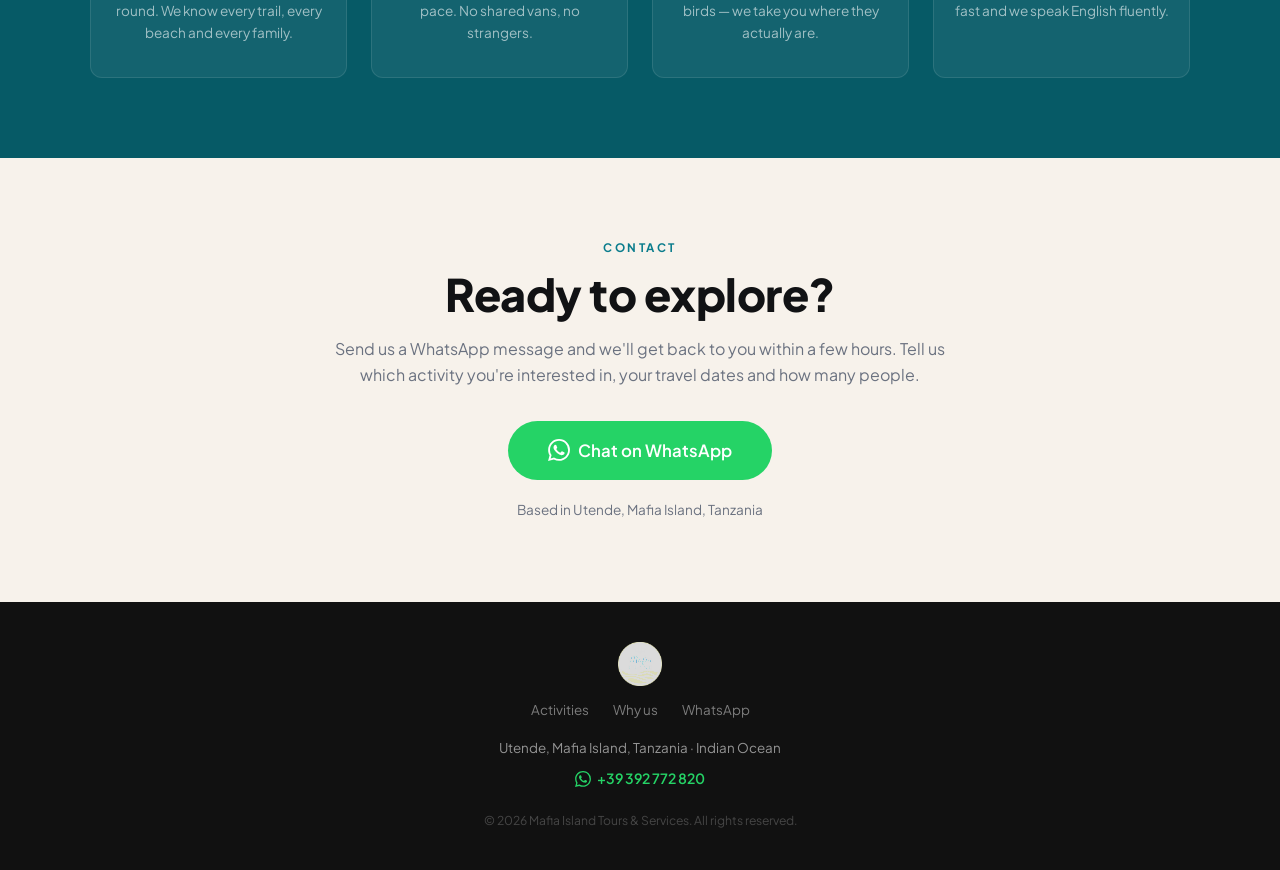
==== commit bf2005f5: "Fix logo path and map mobile size" ====
--- a/index.html
+++ b/index.html
@@ -12,7 +12,7 @@
   <!-- NAV -->
   <nav id="mainNav">
     <a href="index.html" class="nav-logo">
-      <img src="logo.webp" alt="Mafia Island Tours & Services"/>
+      <img src="images/logo.webp" alt="Mafia Island Tours & Services"/>
     </a>
     <ul class="nav-links" id="navLinks">
       <li><a href="#activities">Activities</a></li>
@@ -148,7 +148,7 @@
   <section style="background: var(--sand); padding: 3rem 1.5rem;">
     <div class="container" style="display:grid; grid-template-columns:1fr 2fr; gap:3rem; align-items:center;">
       <div>
-        <img src="images/mafia-map.webp" alt="Map of Mafia Island" style="width:100%; max-width:260px; display:block; margin:0 auto; border-radius:var(--radius); box-shadow:var(--shadow);"/>
+        <img src="images/mafia-map.webp" alt="Map of Mafia Island" style="width:100%; display:block; margin:0 auto; border-radius:var(--radius); box-shadow:var(--shadow);"/>
       </div>
       <div>
         <p class="section-label">Where we are</p>
@@ -214,7 +214,7 @@
 
   <!-- FOOTER -->
   <footer>
-    <img src="logo.webp" alt="Mafia Island Tours & Services" class="footer-logo"/>
+    <img src="images/logo.webp" alt="Mafia Island Tours & Services" class="footer-logo"/>
     <div class="footer-links">
       <a href="#activities">Activities</a>
       <a href="#why">Why us</a>
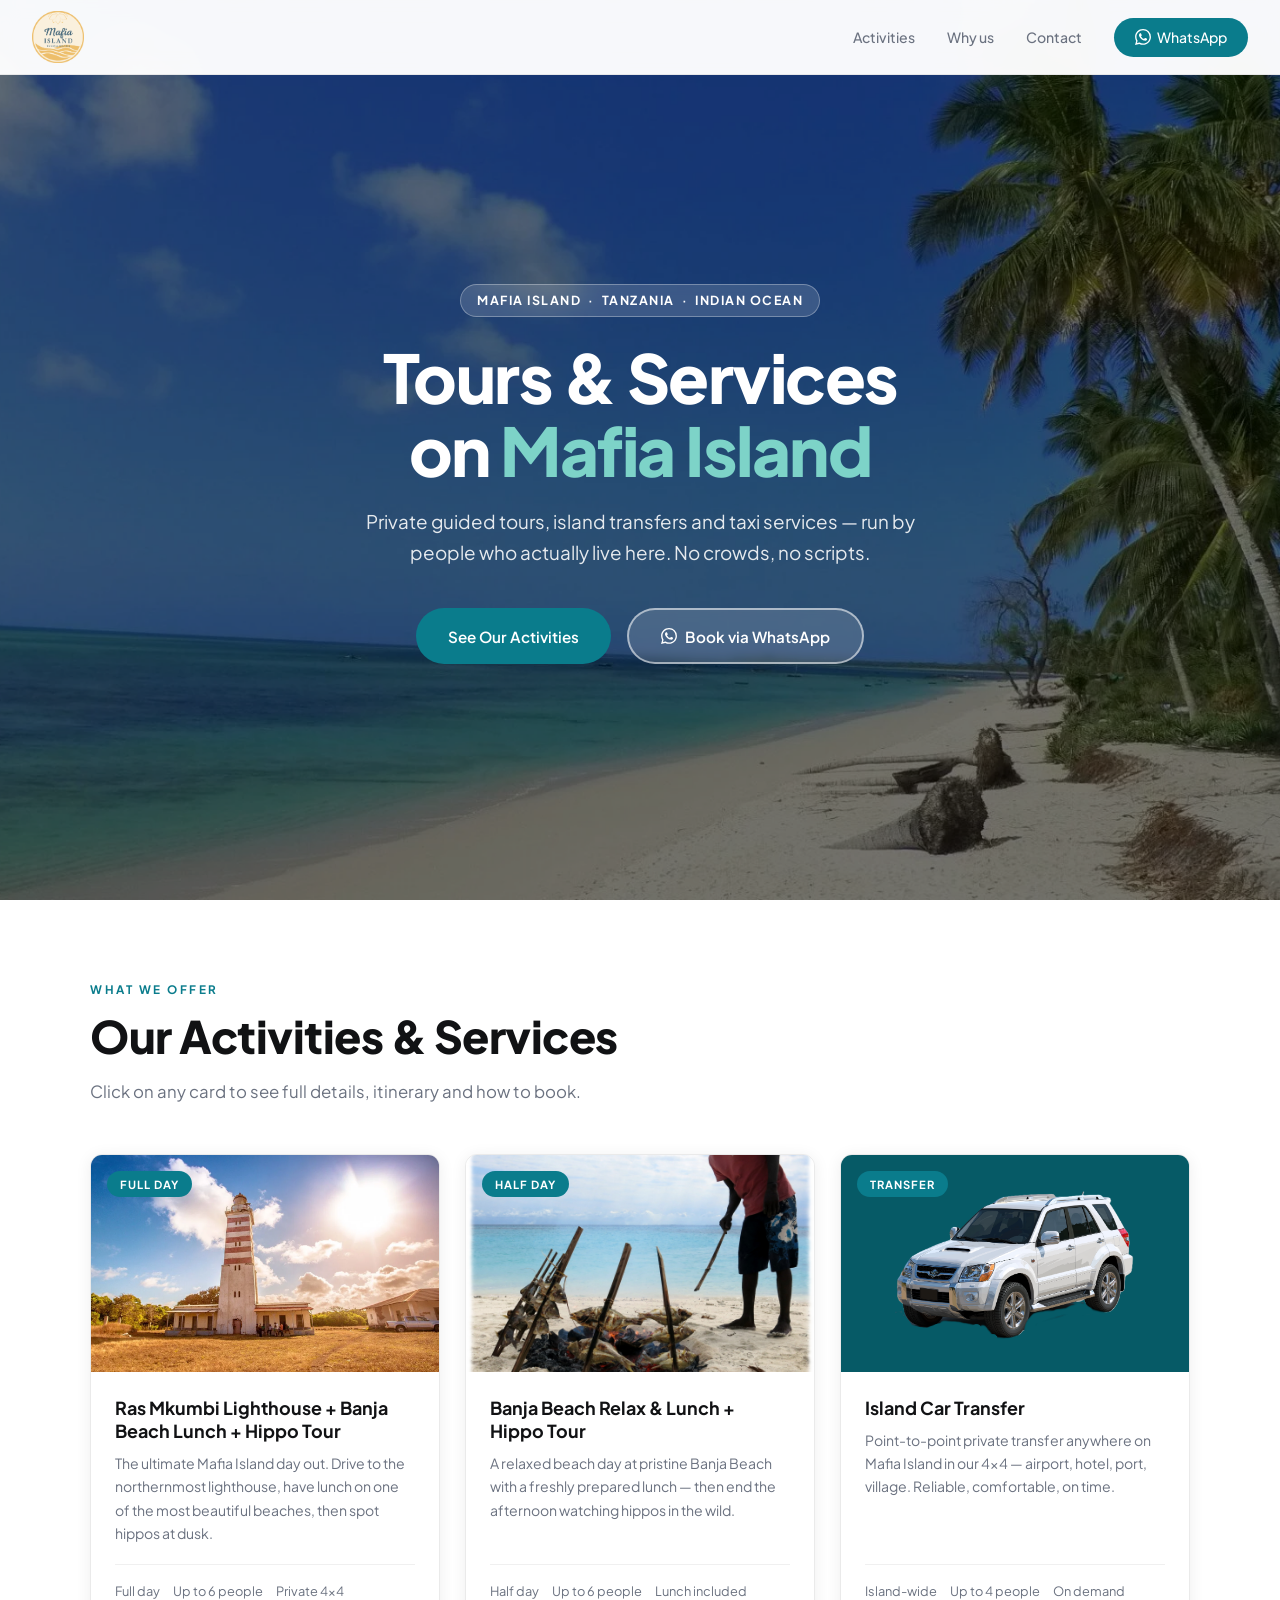
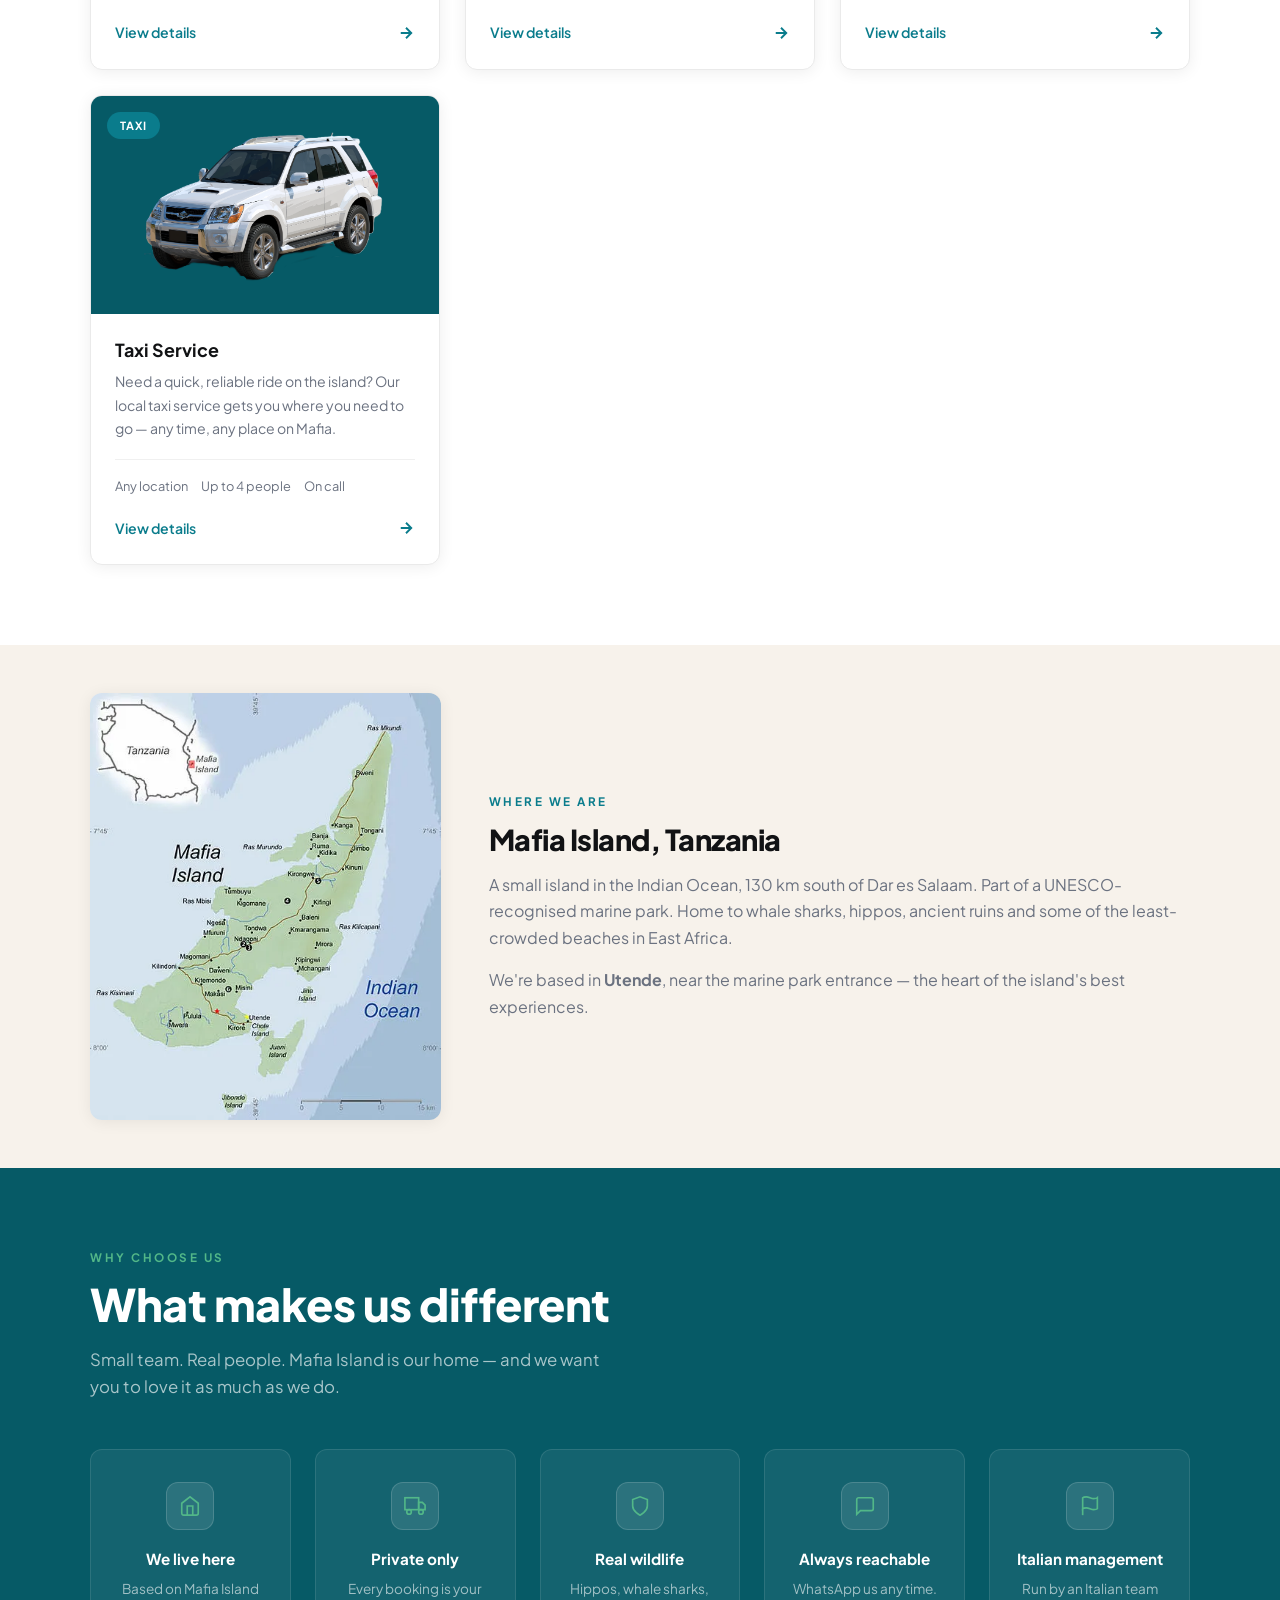
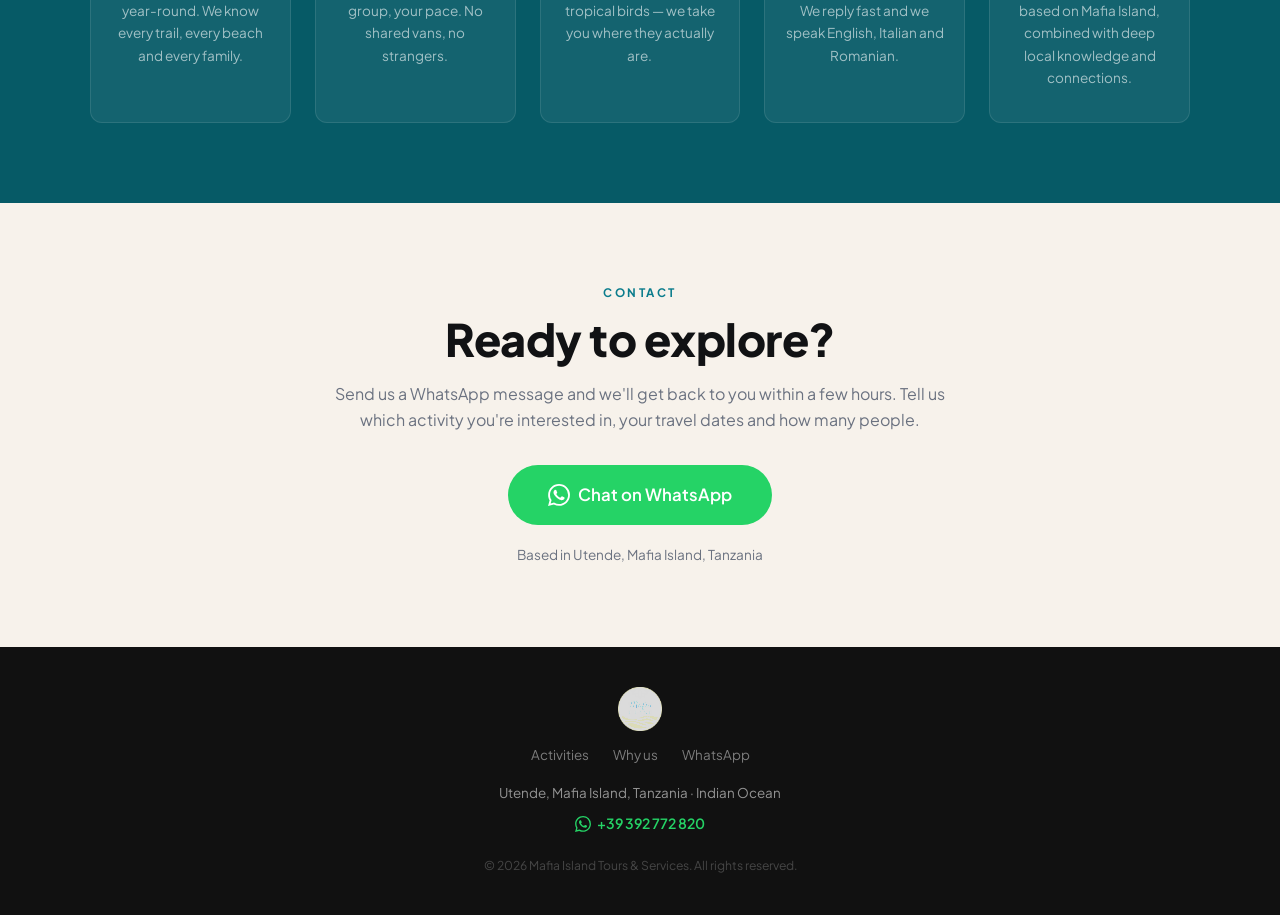
==== commit f8f67f8b: "Add car1/car2 photos to taxi service vehicle section" ====
--- a/index.html
+++ b/index.html
@@ -109,7 +109,7 @@
             <p>Point-to-point private transfer anywhere on Mafia Island in our 4×4 — airport, hotel, port, village. Reliable, comfortable, on time.</p>
             <div class="card-meta">
               <span>Island-wide</span>
-              <span>Up to 6 people</span>
+              <span>Up to 4 people</span>
               <span>On demand</span>
             </div>
             <div class="card-cta">
@@ -192,7 +192,14 @@
             <svg viewBox="0 0 24 24"><path d="M21 15a2 2 0 0 1-2 2H7l-4 4V5a2 2 0 0 1 2-2h14a2 2 0 0 1 2 2z"/></svg>
           </div>
           <h3>Always reachable</h3>
-          <p>WhatsApp us any time. We reply fast and we speak English fluently.</p>
+          <p>WhatsApp us any time. We reply fast and we speak English, Italian and Romanian.</p>
+        </div>
+        <div class="why-item">
+          <div class="why-icon">
+            <svg viewBox="0 0 24 24"><path d="M4 15s1-1 4-1 5 2 8 2 4-1 4-1V3s-1 1-4 1-5-2-8-2-4 1-4 1z"/><line x1="4" y1="22" x2="4" y2="15"/></svg>
+          </div>
+          <h3>Italian management</h3>
+          <p>Run by an Italian team based on Mafia Island, combined with deep local knowledge and connections.</p>
         </div>
       </div>
     </div>
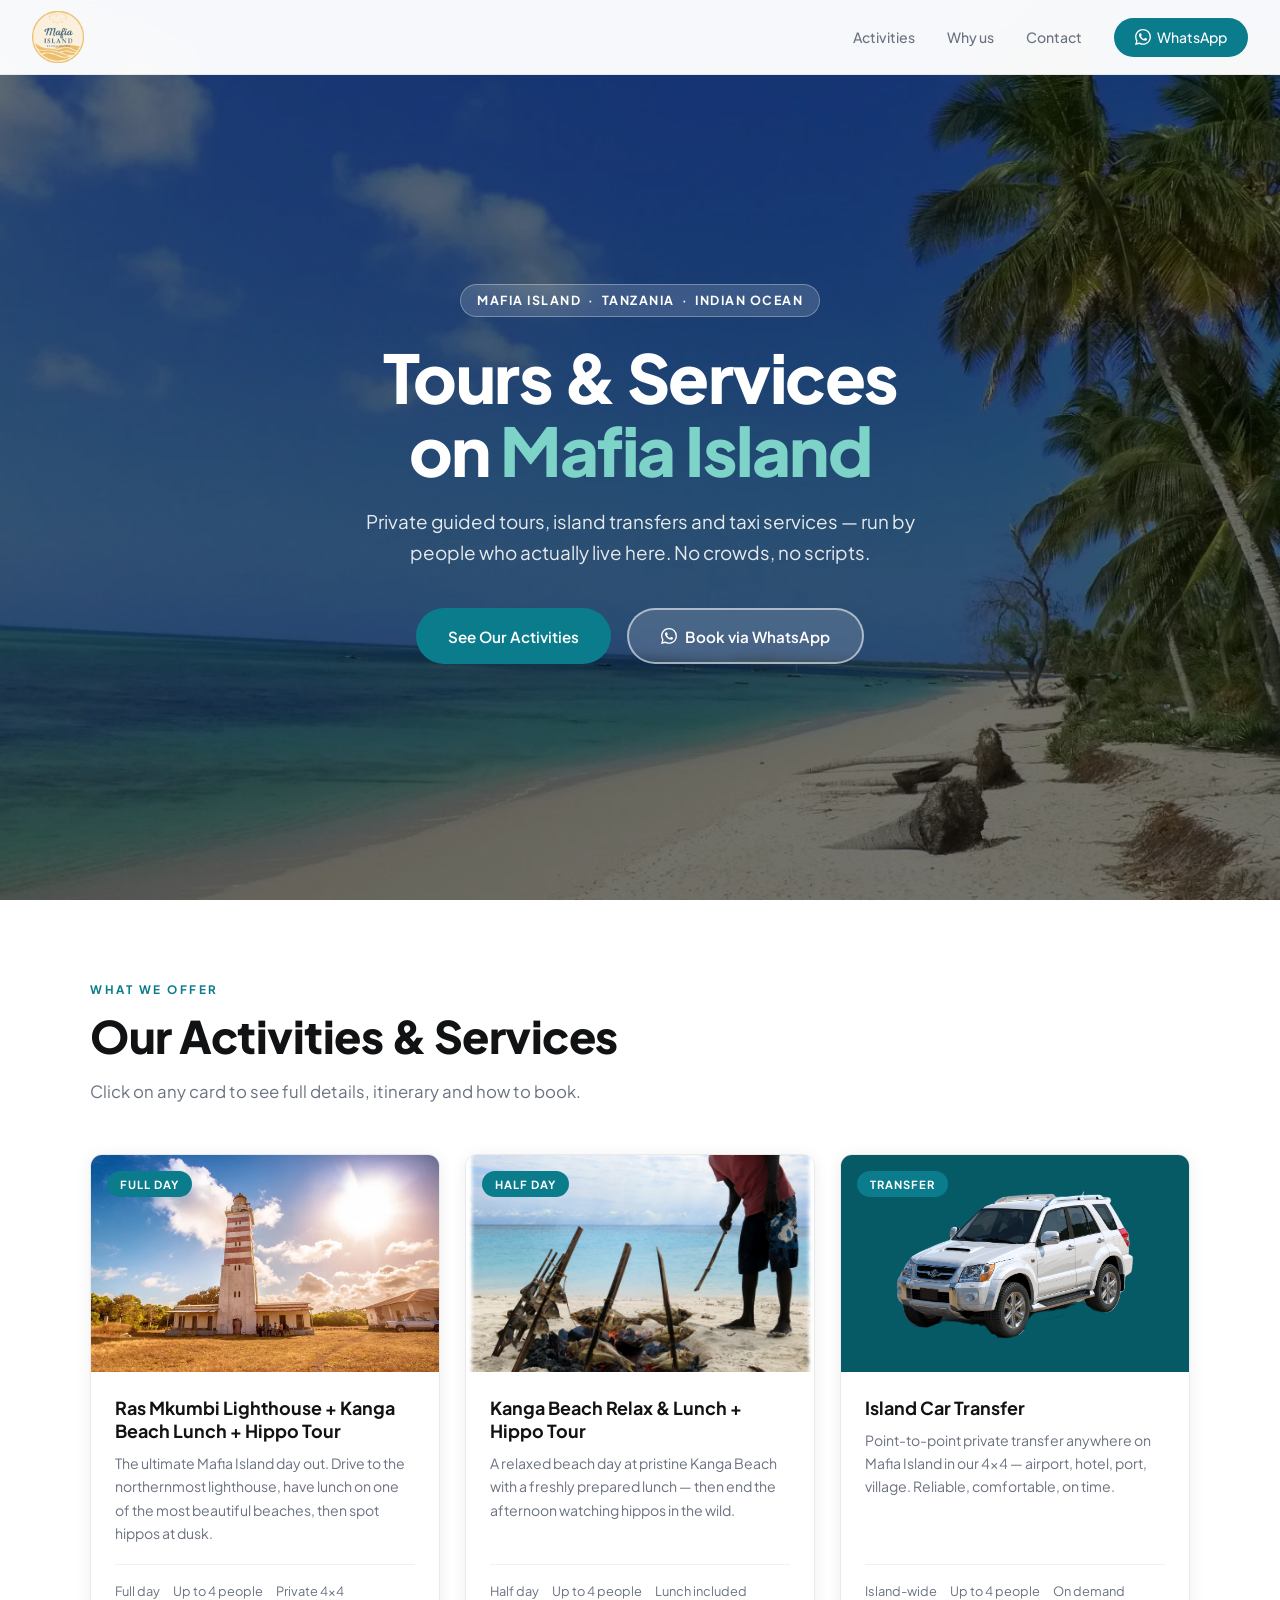
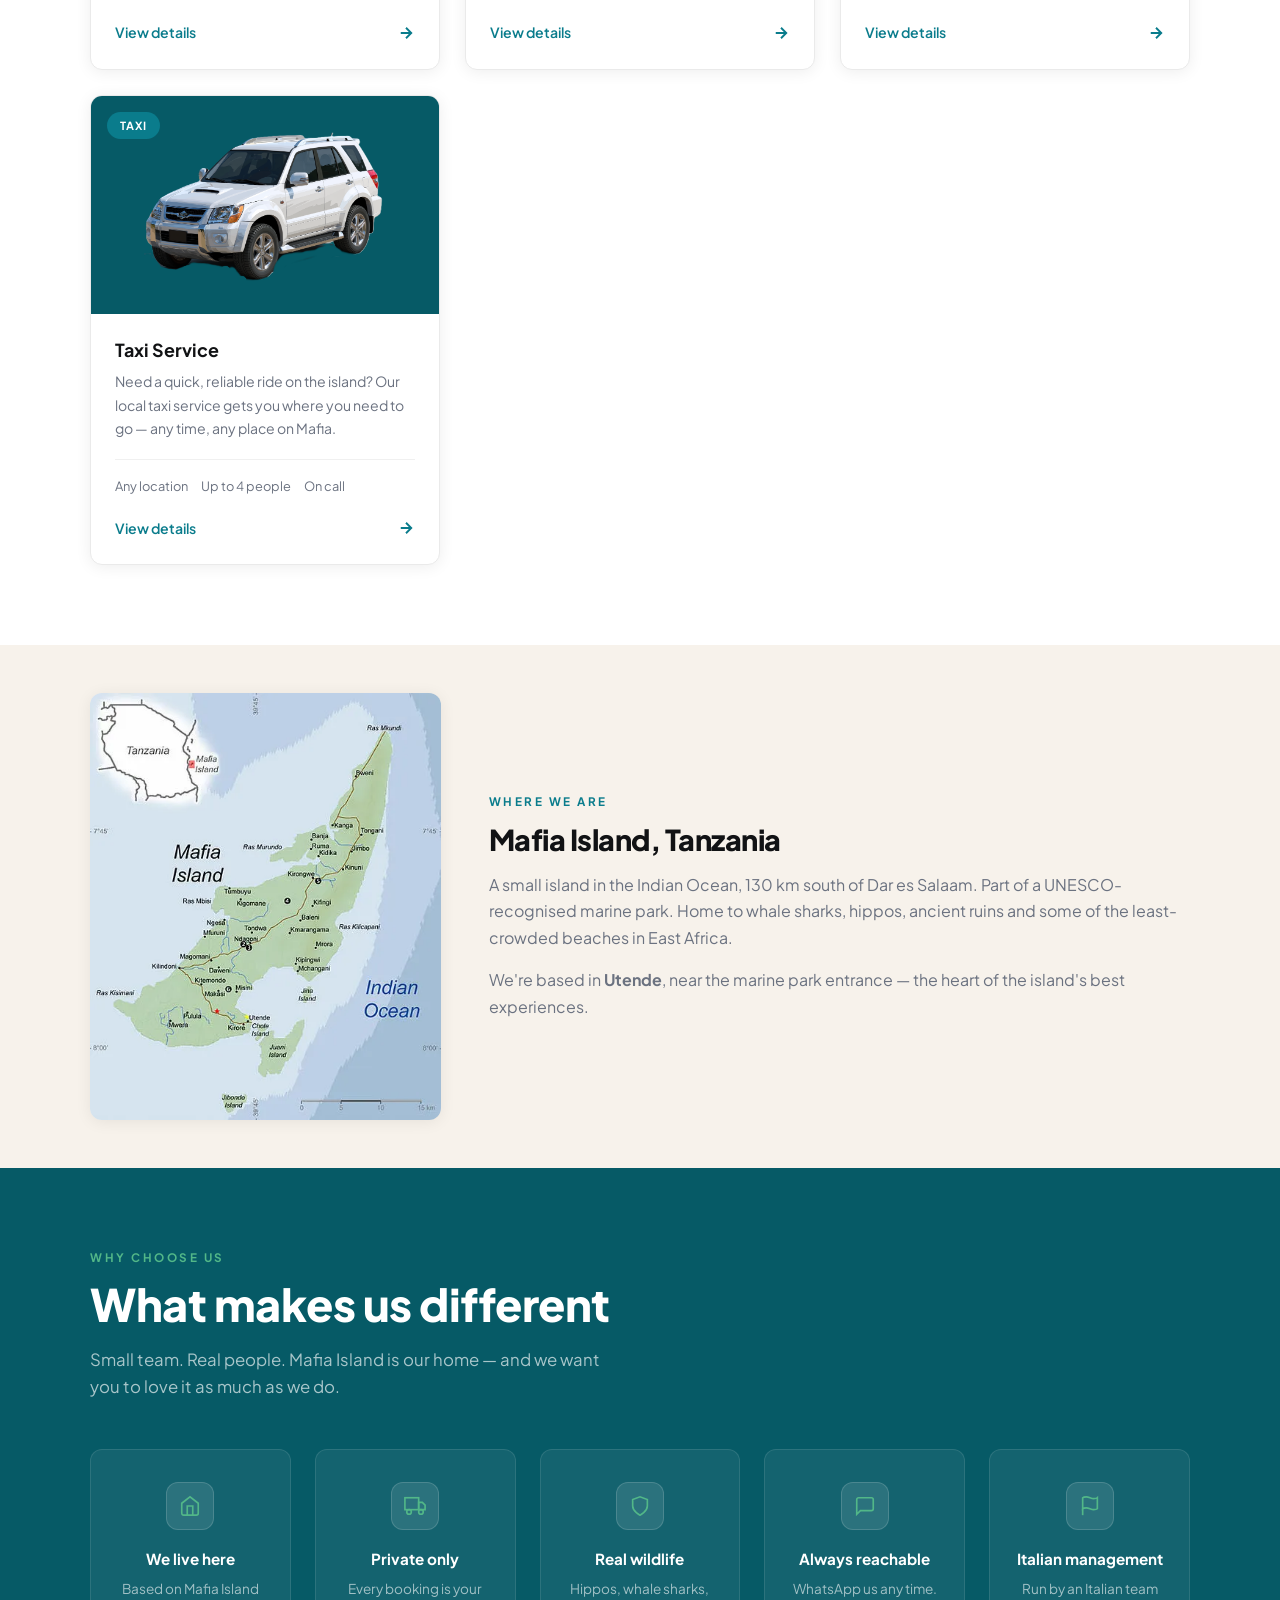
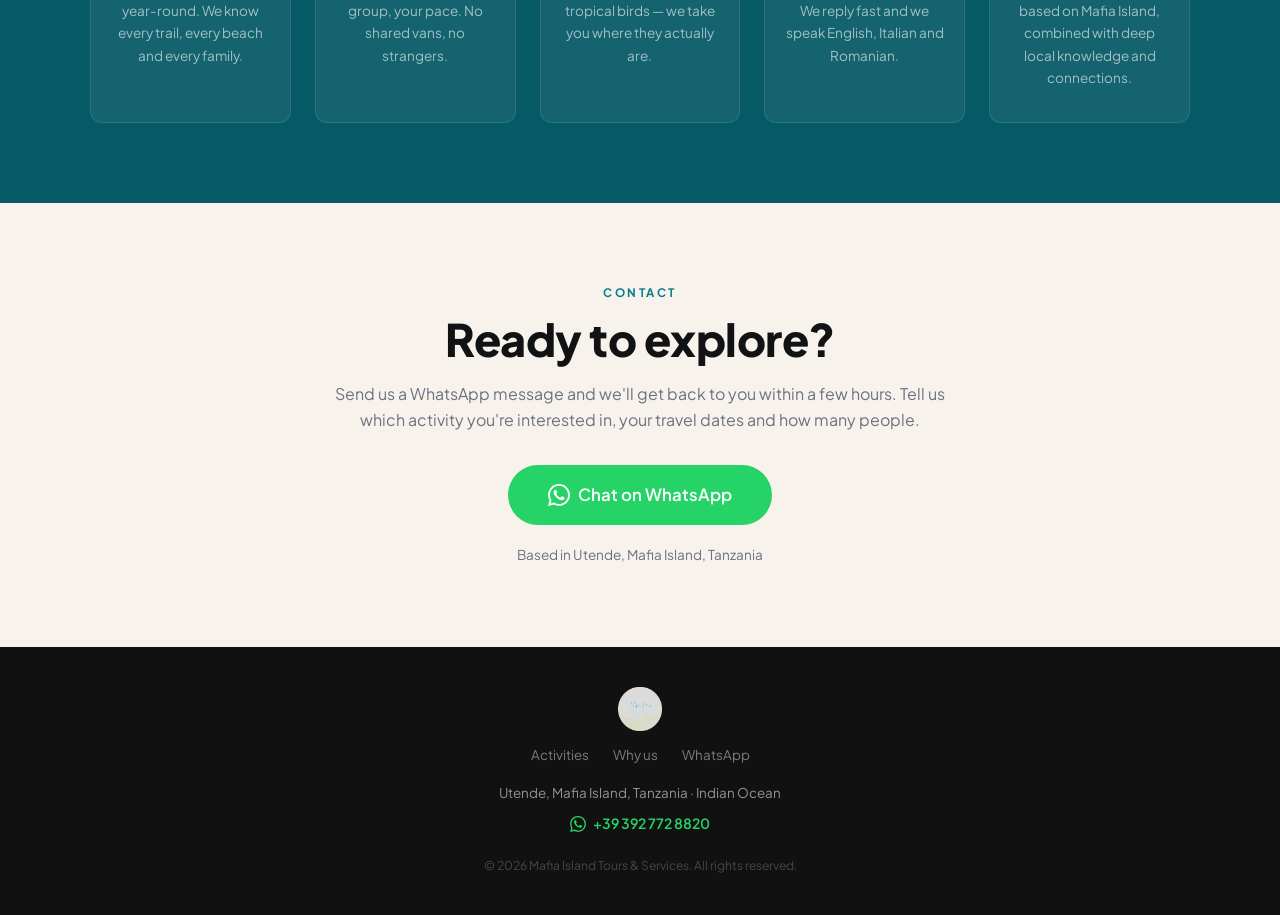
==== commit 7f794358: "Rename Banja Beach to Kanga Beach, update languages, seats, phone number and vehicle photos" ====
--- a/index.html
+++ b/index.html
@@ -19,7 +19,7 @@
       <li><a href="#why">Why us</a></li>
       <li><a href="#contact">Contact</a></li>
       <li>
-        <a href="https://wa.me/39392772820" target="_blank" class="cta">
+        <a href="https://wa.me/393927728820" target="_blank" class="cta">
           <svg width="16" height="16" viewBox="0 0 24 24" fill="currentColor"><path d="M17.472 14.382c-.297-.149-1.758-.867-2.03-.967-.273-.099-.471-.148-.67.15-.197.297-.767.966-.94 1.164-.173.199-.347.223-.644.075-.297-.15-1.255-.463-2.39-1.475-.883-.788-1.48-1.761-1.653-2.059-.173-.297-.018-.458.13-.606.134-.133.298-.347.446-.52.149-.174.198-.298.298-.497.099-.198.05-.371-.025-.52-.075-.149-.669-1.612-.916-2.207-.242-.579-.487-.5-.669-.51-.173-.008-.371-.01-.57-.01-.198 0-.52.074-.792.372-.272.297-1.04 1.016-1.04 2.479 0 1.462 1.065 2.875 1.213 3.074.149.198 2.096 3.2 5.077 4.487.709.306 1.262.489 1.694.625.712.227 1.36.195 1.871.118.571-.085 1.758-.719 2.006-1.413.248-.694.248-1.289.173-1.413-.074-.124-.272-.198-.57-.347m-5.421 7.403h-.004a9.87 9.87 0 01-5.031-1.378l-.361-.214-3.741.982.998-3.648-.235-.374a9.86 9.86 0 01-1.51-5.26c.001-5.45 4.436-9.884 9.888-9.884 2.64 0 5.122 1.03 6.988 2.898a9.825 9.825 0 012.893 6.994c-.003 5.45-4.437 9.884-9.885 9.884m8.413-18.297A11.815 11.815 0 0012.05 0C5.495 0 .16 5.335.157 11.892c0 2.096.547 4.142 1.588 5.945L.057 24l6.305-1.654a11.882 11.882 0 005.683 1.448h.005c6.554 0 11.89-5.335 11.893-11.893a11.821 11.821 0 00-3.48-8.413z"/></svg>
           WhatsApp
         </a>
@@ -39,7 +39,7 @@
       <p>Private guided tours, island transfers and taxi services — run by people who actually live here. No crowds, no scripts.</p>
       <div class="hero-buttons">
         <a href="#activities" class="btn btn-primary">See Our Activities</a>
-        <a href="https://wa.me/39392772820" target="_blank" class="btn btn-outline-white">
+        <a href="https://wa.me/393927728820" target="_blank" class="btn btn-outline-white">
           <svg width="16" height="16" viewBox="0 0 24 24" fill="currentColor"><path d="M17.472 14.382c-.297-.149-1.758-.867-2.03-.967-.273-.099-.471-.148-.67.15-.197.297-.767.966-.94 1.164-.173.199-.347.223-.644.075-.297-.15-1.255-.463-2.39-1.475-.883-.788-1.48-1.761-1.653-2.059-.173-.297-.018-.458.13-.606.134-.133.298-.347.446-.52.149-.174.198-.298.298-.497.099-.198.05-.371-.025-.52-.075-.149-.669-1.612-.916-2.207-.242-.579-.487-.5-.669-.51-.173-.008-.371-.01-.57-.01-.198 0-.52.074-.792.372-.272.297-1.04 1.016-1.04 2.479 0 1.462 1.065 2.875 1.213 3.074.149.198 2.096 3.2 5.077 4.487.709.306 1.262.489 1.694.625.712.227 1.36.195 1.871.118.571-.085 1.758-.719 2.006-1.413.248-.694.248-1.289.173-1.413-.074-.124-.272-.198-.57-.347m-5.421 7.403h-.004a9.87 9.87 0 01-5.031-1.378l-.361-.214-3.741.982.998-3.648-.235-.374a9.86 9.86 0 01-1.51-5.26c.001-5.45 4.436-9.884 9.888-9.884 2.64 0 5.122 1.03 6.988 2.898a9.825 9.825 0 012.893 6.994c-.003 5.45-4.437 9.884-9.885 9.884m8.413-18.297A11.815 11.815 0 0012.05 0C5.495 0 .16 5.335.157 11.892c0 2.096.547 4.142 1.588 5.945L.057 24l6.305-1.654a11.882 11.882 0 005.683 1.448h.005c6.554 0 11.89-5.335 11.893-11.893a11.821 11.821 0 00-3.48-8.413z"/></svg>
           Book via WhatsApp
         </a>
@@ -63,11 +63,11 @@
             <span class="card-tag">Full Day</span>
           </div>
           <div class="card-body">
-            <h3>Ras Mkumbi Lighthouse + Banja Beach Lunch + Hippo Tour</h3>
+            <h3>Ras Mkumbi Lighthouse + Kanga Beach Lunch + Hippo Tour</h3>
             <p>The ultimate Mafia Island day out. Drive to the northernmost lighthouse, have lunch on one of the most beautiful beaches, then spot hippos at dusk.</p>
             <div class="card-meta">
               <span>Full day</span>
-              <span>Up to 6 people</span>
+              <span>Up to 4 people</span>
               <span>Private 4×4</span>
             </div>
             <div class="card-cta">
@@ -78,17 +78,17 @@
         </a>
 
         <!-- Card 2 -->
-        <a href="banja-beach.html" class="activity-card">
+        <a href="kanga-beach.html" class="activity-card">
           <div class="card-img">
-            <img src="images/beach-lunch-man.webp" alt="Banja Beach Lunch" loading="lazy"/>
+            <img src="images/beach-lunch-man.webp" alt="Kanga Beach Lunch" loading="lazy"/>
             <span class="card-tag">Half Day</span>
           </div>
           <div class="card-body">
-            <h3>Banja Beach Relax & Lunch + Hippo Tour</h3>
-            <p>A relaxed beach day at pristine Banja Beach with a freshly prepared lunch — then end the afternoon watching hippos in the wild.</p>
+            <h3>Kanga Beach Relax & Lunch + Hippo Tour</h3>
+            <p>A relaxed beach day at pristine Kanga Beach with a freshly prepared lunch — then end the afternoon watching hippos in the wild.</p>
             <div class="card-meta">
               <span>Half day</span>
-              <span>Up to 6 people</span>
+              <span>Up to 4 people</span>
               <span>Lunch included</span>
             </div>
             <div class="card-cta">
@@ -211,7 +211,7 @@
       <p class="section-label">Contact</p>
       <h2 class="section-title">Ready to explore?</h2>
       <p style="color:var(--muted); margin-bottom:2rem;">Send us a WhatsApp message and we'll get back to you within a few hours. Tell us which activity you're interested in, your travel dates and how many people.</p>
-      <a href="https://wa.me/39392772820" target="_blank" class="btn btn-whatsapp" style="font-size:1.05rem; padding:1rem 2.5rem;">
+      <a href="https://wa.me/393927728820" target="_blank" class="btn btn-whatsapp" style="font-size:1.05rem; padding:1rem 2.5rem;">
         <svg width="22" height="22" viewBox="0 0 24 24" fill="currentColor"><path d="M17.472 14.382c-.297-.149-1.758-.867-2.03-.967-.273-.099-.471-.148-.67.15-.197.297-.767.966-.94 1.164-.173.199-.347.223-.644.075-.297-.15-1.255-.463-2.39-1.475-.883-.788-1.48-1.761-1.653-2.059-.173-.297-.018-.458.13-.606.134-.133.298-.347.446-.52.149-.174.198-.298.298-.497.099-.198.05-.371-.025-.52-.075-.149-.669-1.612-.916-2.207-.242-.579-.487-.5-.669-.51-.173-.008-.371-.01-.57-.01-.198 0-.52.074-.792.372-.272.297-1.04 1.016-1.04 2.479 0 1.462 1.065 2.875 1.213 3.074.149.198 2.096 3.2 5.077 4.487.709.306 1.262.489 1.694.625.712.227 1.36.195 1.871.118.571-.085 1.758-.719 2.006-1.413.248-.694.248-1.289.173-1.413-.074-.124-.272-.198-.57-.347m-5.421 7.403h-.004a9.87 9.87 0 01-5.031-1.378l-.361-.214-3.741.982.998-3.648-.235-.374a9.86 9.86 0 01-1.51-5.26c.001-5.45 4.436-9.884 9.888-9.884 2.64 0 5.122 1.03 6.988 2.898a9.825 9.825 0 012.893 6.994c-.003 5.45-4.437 9.884-9.885 9.884m8.413-18.297A11.815 11.815 0 0012.05 0C5.495 0 .16 5.335.157 11.892c0 2.096.547 4.142 1.588 5.945L.057 24l6.305-1.654a11.882 11.882 0 005.683 1.448h.005c6.554 0 11.89-5.335 11.893-11.893a11.821 11.821 0 00-3.48-8.413z"/></svg>
         Chat on WhatsApp
       </a>
@@ -225,12 +225,12 @@
     <div class="footer-links">
       <a href="#activities">Activities</a>
       <a href="#why">Why us</a>
-      <a href="https://wa.me/39392772820" target="_blank">WhatsApp</a>
+      <a href="https://wa.me/393927728820" target="_blank">WhatsApp</a>
     </div>
     <p>Utende, Mafia Island, Tanzania · Indian Ocean</p>
-    <a href="https://wa.me/39392772820" target="_blank" class="footer-wa">
+    <a href="https://wa.me/393927728820" target="_blank" class="footer-wa">
       <svg width="16" height="16" viewBox="0 0 24 24" fill="currentColor"><path d="M17.472 14.382c-.297-.149-1.758-.867-2.03-.967-.273-.099-.471-.148-.67.15-.197.297-.767.966-.94 1.164-.173.199-.347.223-.644.075-.297-.15-1.255-.463-2.39-1.475-.883-.788-1.48-1.761-1.653-2.059-.173-.297-.018-.458.13-.606.134-.133.298-.347.446-.52.149-.174.198-.298.298-.497.099-.198.05-.371-.025-.52-.075-.149-.669-1.612-.916-2.207-.242-.579-.487-.5-.669-.51-.173-.008-.371-.01-.57-.01-.198 0-.52.074-.792.372-.272.297-1.04 1.016-1.04 2.479 0 1.462 1.065 2.875 1.213 3.074.149.198 2.096 3.2 5.077 4.487.709.306 1.262.489 1.694.625.712.227 1.36.195 1.871.118.571-.085 1.758-.719 2.006-1.413.248-.694.248-1.289.173-1.413-.074-.124-.272-.198-.57-.347m-5.421 7.403h-.004a9.87 9.87 0 01-5.031-1.378l-.361-.214-3.741.982.998-3.648-.235-.374a9.86 9.86 0 01-1.51-5.26c.001-5.45 4.436-9.884 9.888-9.884 2.64 0 5.122 1.03 6.988 2.898a9.825 9.825 0 012.893 6.994c-.003 5.45-4.437 9.884-9.885 9.884m8.413-18.297A11.815 11.815 0 0012.05 0C5.495 0 .16 5.335.157 11.892c0 2.096.547 4.142 1.588 5.945L.057 24l6.305-1.654a11.882 11.882 0 005.683 1.448h.005c6.554 0 11.89-5.335 11.893-11.893a11.821 11.821 0 00-3.48-8.413z"/></svg>
-      +39 392 772 820
+      +39 392 772 8820
     </a>
     <p style="margin-top:1rem; font-size:0.76rem; opacity:0.4;">© 2026 Mafia Island Tours & Services. All rights reserved.</p>
   </footer>
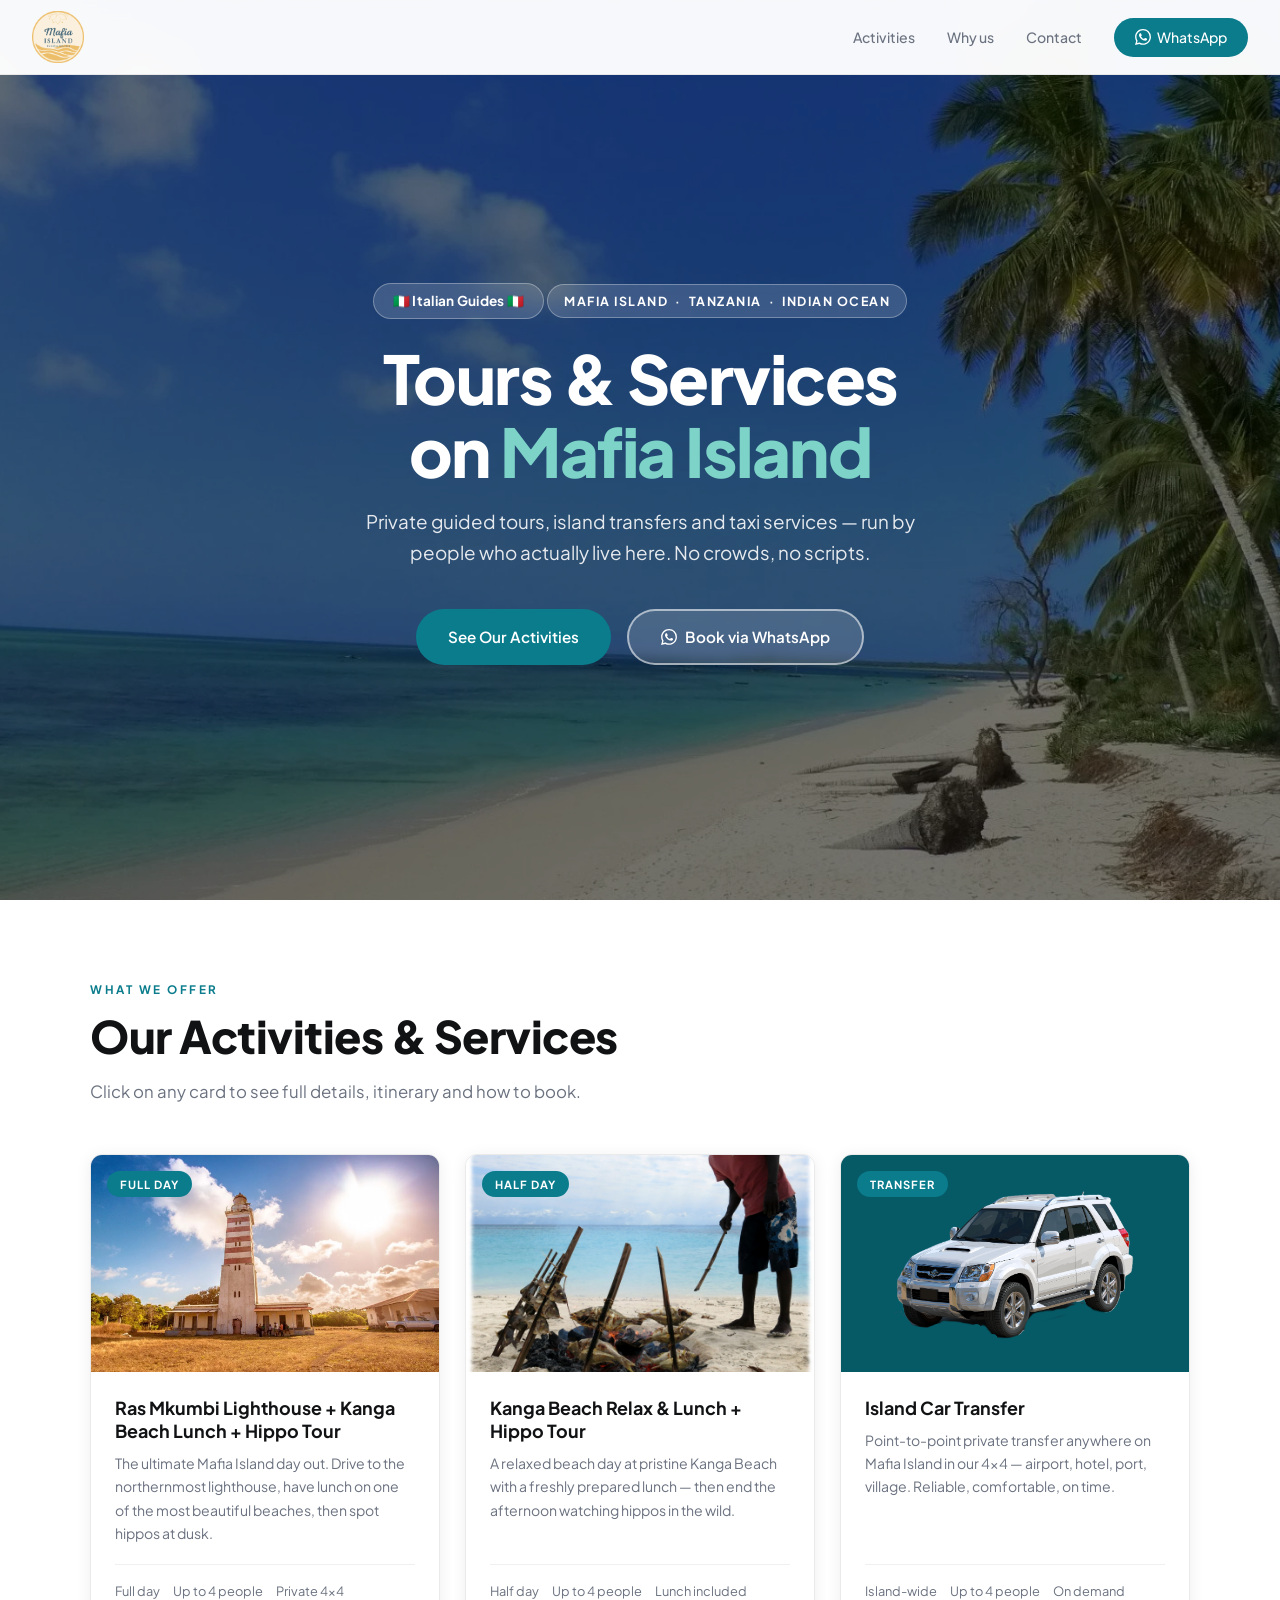
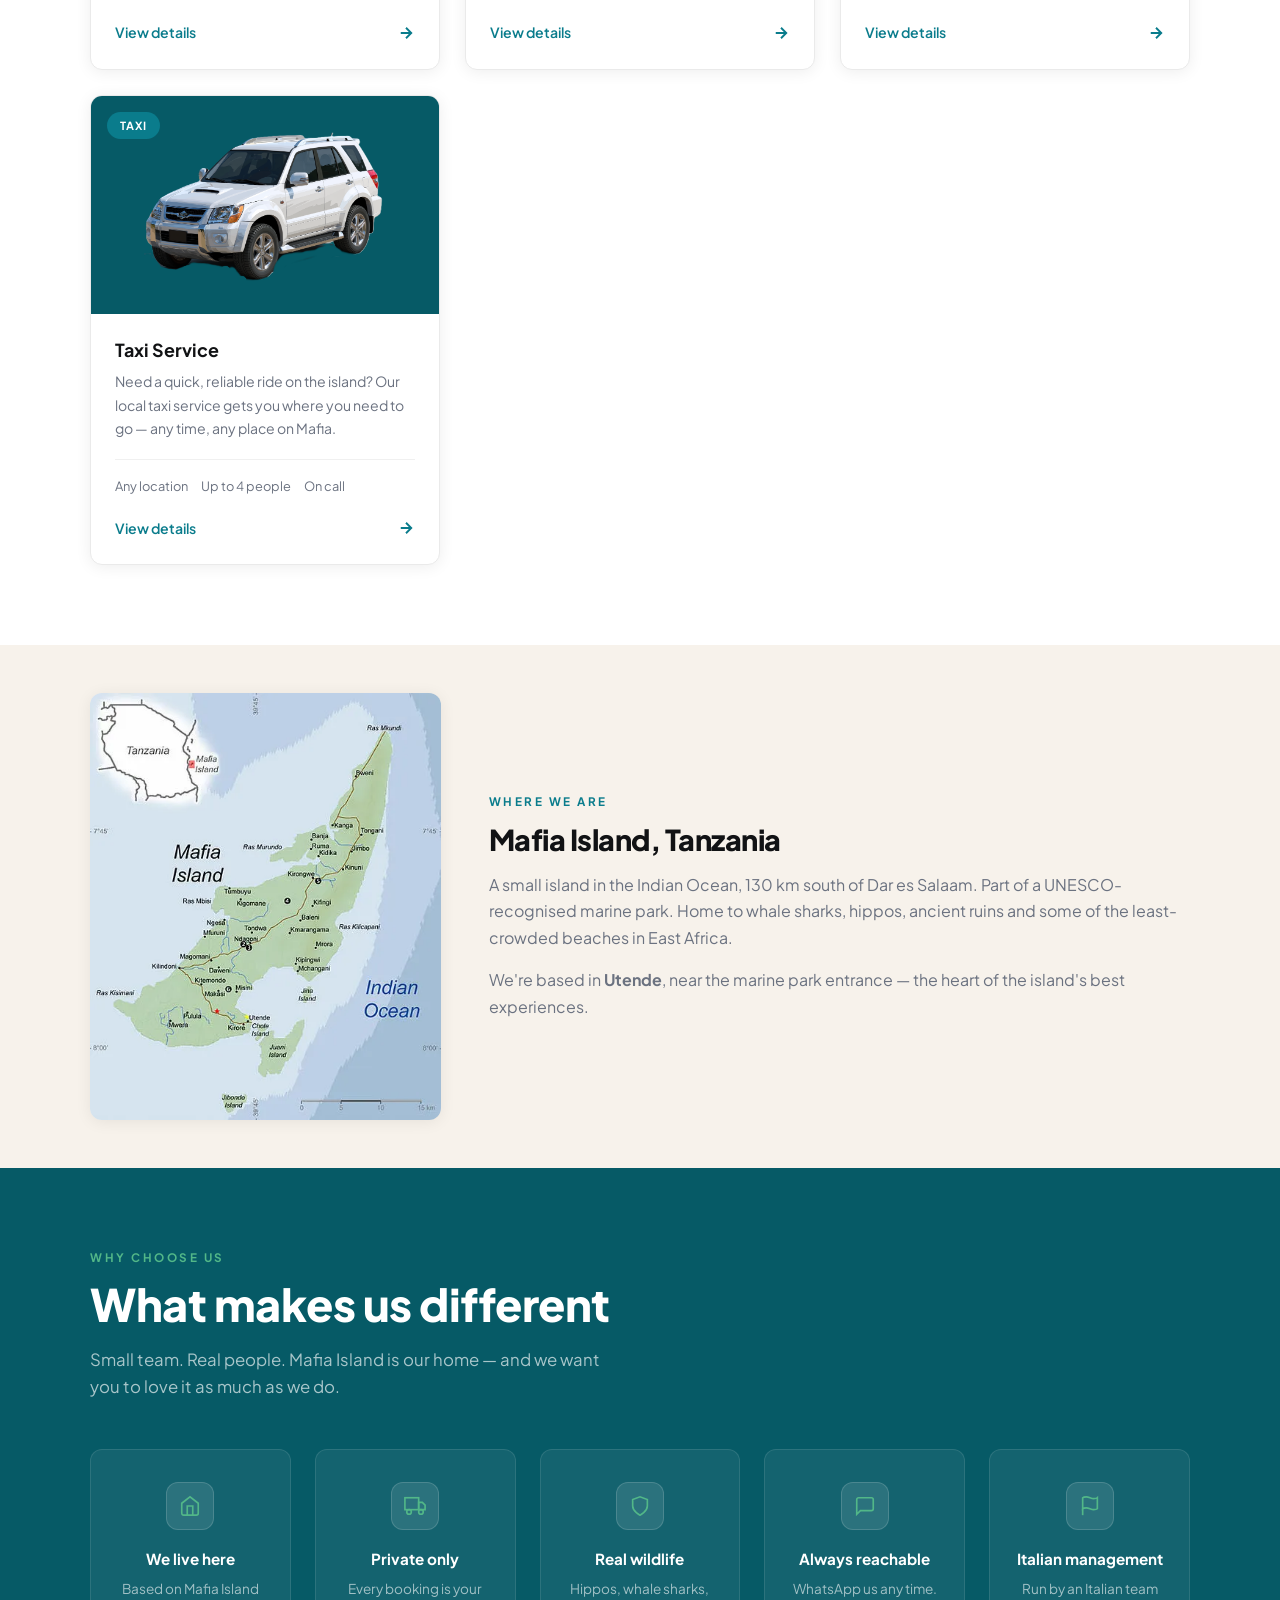
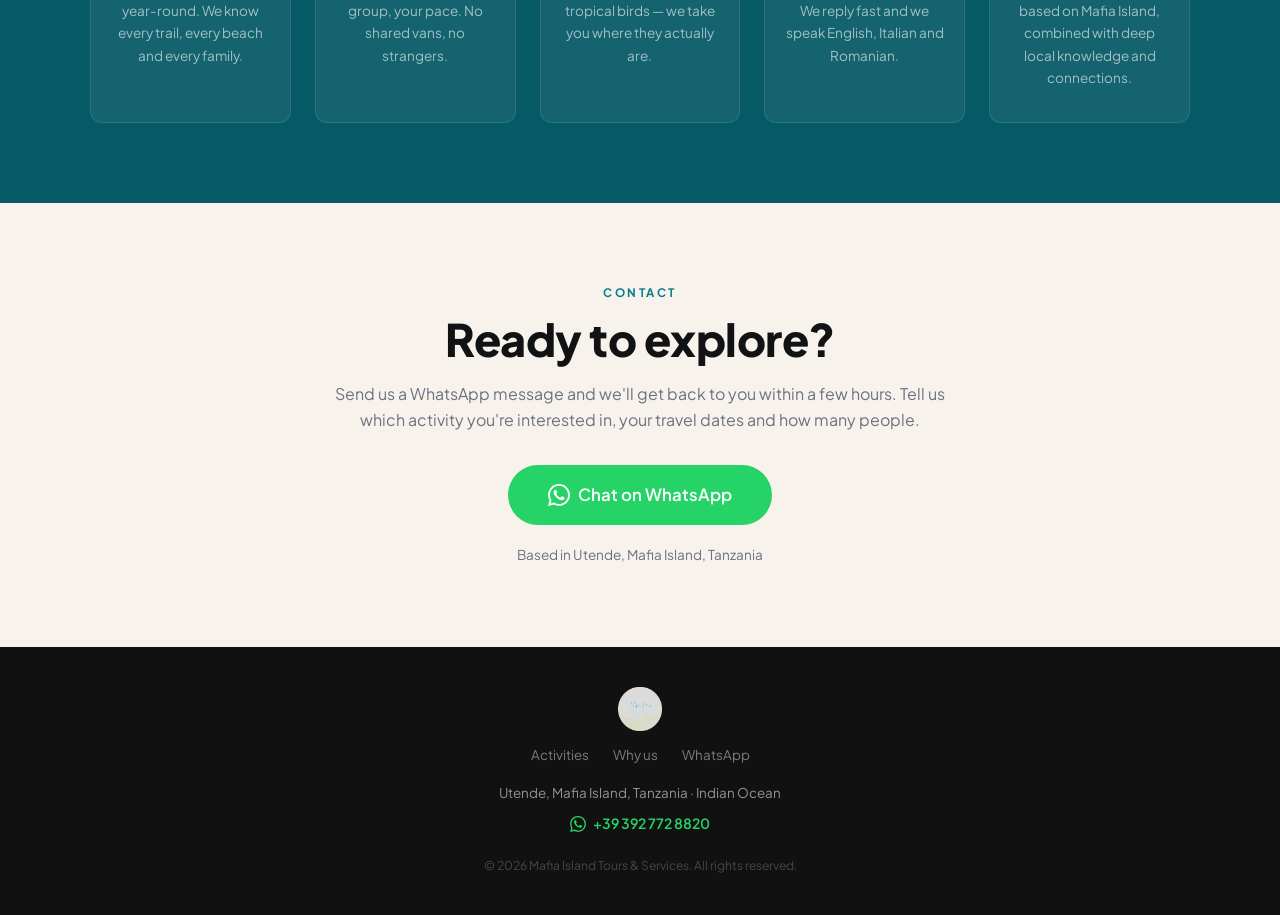
==== commit d17727df: "Rename Banja Beach to Kanga Beach, update languages, seats, phone number and vehicle photos" ====
--- a/index.html
+++ b/index.html
@@ -34,6 +34,7 @@
   <section class="hero">
     <div class="hero-bg" style="background-image: url('images/banja-beach.webp');"></div>
     <div class="hero-content">
+      <div class="hero-tag">🇮🇹 Italian Guides 🇮🇹</div>
       <div class="hero-badge">Mafia Island &nbsp;·&nbsp; Tanzania &nbsp;·&nbsp; Indian Ocean</div>
       <h1>Tours & Services<br/>on <em>Mafia Island</em></h1>
       <p>Private guided tours, island transfers and taxi services — run by people who actually live here. No crowds, no scripts.</p>
--- a/style.css
+++ b/style.css
@@ -129,6 +129,20 @@
   letter-spacing: 1.5px;
   text-transform: uppercase;
   margin-bottom: 1.5rem;
+}
+.hero-tag {
+  display: inline-flex;
+  align-items: center;
+  gap: 0.5rem;
+  background: rgba(255,255,255,0.15);
+  border: 1px solid rgba(255,255,255,0.3);
+  backdrop-filter: blur(6px);
+  padding: 0.35rem 1.2rem;
+  border-radius: 50px;
+  font-size: 0.85rem;
+  font-weight: 700;
+  letter-spacing: 0.3px;
+  margin-bottom: 0.8rem;
 }
 .hero h1 {
   font-size: clamp(2.4rem, 6vw, 4.2rem);
